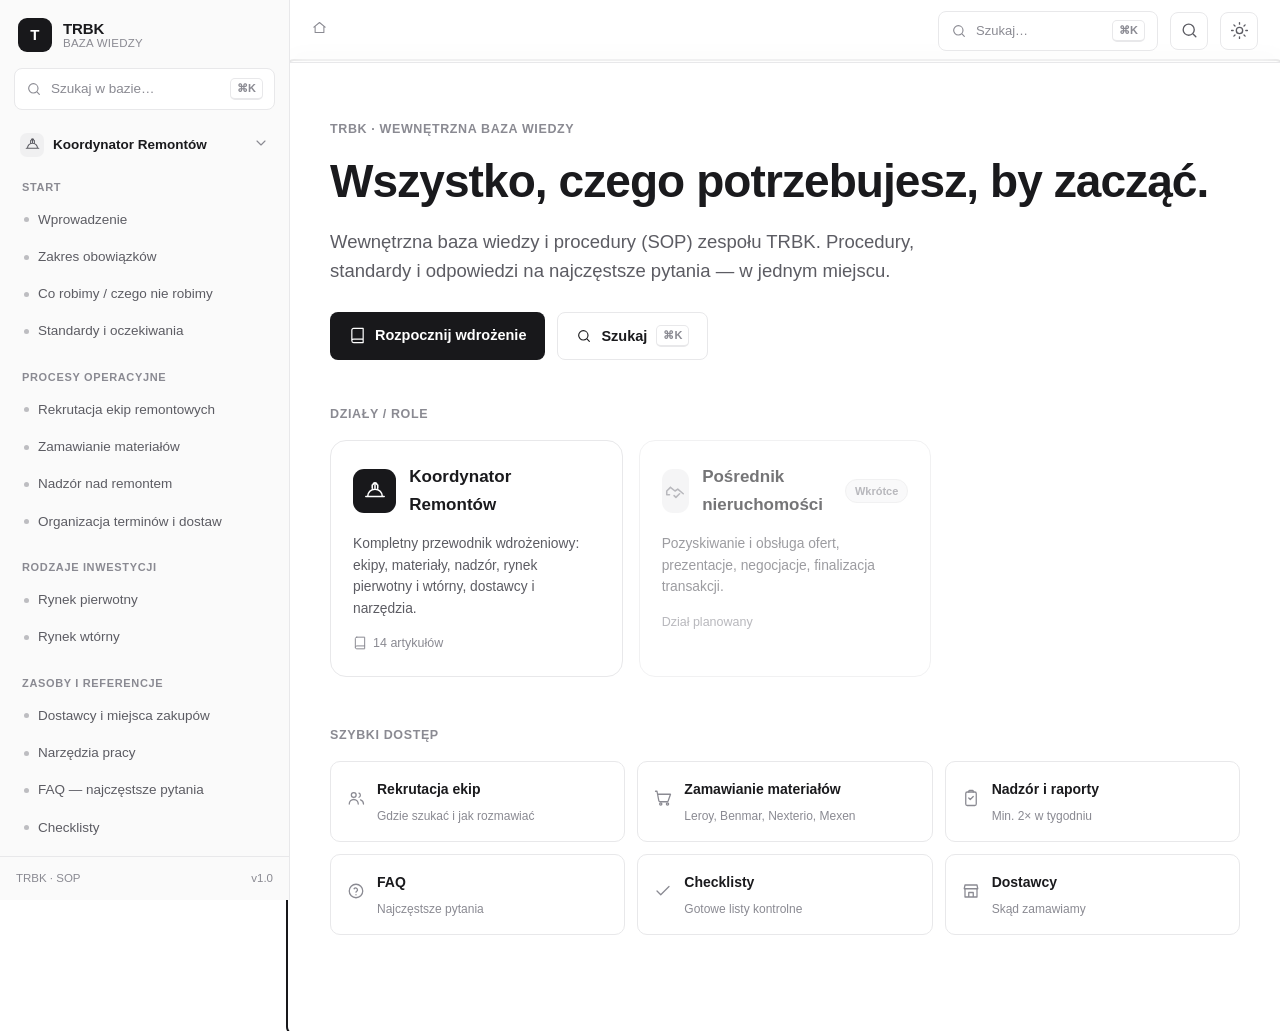
==== index.html @ 8b2c710a "TRBK — baza wiedzy (Koordynator Remontow) + konfiguracja GitHub Pages" ====
<!doctype html>
<html lang="pl" data-theme="light">
<head>
  <meta charset="utf-8" />
  <meta name="viewport" content="width=device-width, initial-scale=1, viewport-fit=cover" />
  <title>TRBK — Baza Wiedzy</title>
  <meta name="description" content="Wewnętrzna baza wiedzy i procedury (SOP) firmy TRBK. Kompletny przewodnik wdrożeniowy dla Koordynatora Remontów i kolejnych ról." />
  <meta name="color-scheme" content="light dark" />
  <meta name="theme-color" content="#ffffff" media="(prefers-color-scheme: light)" />
  <meta name="theme-color" content="#0f0f10" media="(prefers-color-scheme: dark)" />
  <meta name="robots" content="noindex, nofollow" />

  <!-- Open Graph -->
  <meta property="og:type" content="website" />
  <meta property="og:site_name" content="TRBK — Baza Wiedzy" />
  <meta property="og:title" content="TRBK — Baza Wiedzy" />
  <meta property="og:description" content="Wewnętrzny system wiedzy i procedur (SOP) dla zespołu TRBK." />

  <link rel="icon" href="data:image/svg+xml,%3Csvg xmlns='http://www.w3.org/2000/svg' viewBox='0 0 32 32'%3E%3Crect width='32' height='32' rx='7' fill='%2318181b'/%3E%3Ctext x='16' y='21' font-family='Arial,Helvetica,sans-serif' font-size='13' font-weight='700' fill='%23fff' text-anchor='middle'%3ET%3C/text%3E%3C/svg%3E" />
  <link rel="preload" href="assets/css/styles.css" as="style" />
  <link rel="stylesheet" href="assets/css/styles.css" />
</head>
<body>
  <a class="skip-link" href="#main">Przejdź do treści</a>

  <!-- Cała aplikacja jest budowana z danych (assets/js/content.js) przez assets/js/app.js,
       dzięki czemu dodanie nowej roli lub artykułu nie wymaga zmian w HTML. -->
  <div id="app" aria-busy="true"></div>

  <noscript>
    <div style="max-width:720px;margin:10vh auto;padding:0 24px;font-family:system-ui,sans-serif;line-height:1.6">
      <h1>TRBK — Baza Wiedzy</h1>
      <p>Ta baza wiedzy wymaga włączonej obsługi JavaScript. Włącz JavaScript w przeglądarce, aby korzystać z nawigacji i wyszukiwarki.</p>
    </div>
  </noscript>

  <script src="assets/js/content.js"></script>
  <script src="assets/js/app.js" defer></script>
</body>
</html>
---- assets/css/styles.css ----
/* ==========================================================================
   TRBK — Baza Wiedzy
   Design system: monochrom / grafit, premium, minimalistyczny
   Motyw jasny + ciemny. Brak zależności sieciowych (działa offline).
   ========================================================================== */

/* ----- Tokens ----------------------------------------------------------- */
:root {
  --font-sans: -apple-system, BlinkMacSystemFont, "Segoe UI", Roboto, "Helvetica Neue", Arial, "Noto Sans", sans-serif;
  --font-mono: ui-monospace, SFMono-Regular, "SF Mono", Menlo, Consolas, "Liberation Mono", monospace;

  --sidebar-w: 290px;
  --toc-w: 232px;
  --content-max: 768px;
  --radius: 10px;
  --radius-sm: 8px;
  --radius-lg: 16px;

  --ease: cubic-bezier(.4, 0, .2, 1);
  --shadow-sm: 0 1px 2px rgba(16,16,18,.06), 0 1px 3px rgba(16,16,18,.04);
  --shadow-md: 0 4px 14px rgba(16,16,18,.08), 0 2px 6px rgba(16,16,18,.05);
  --shadow-lg: 0 18px 50px rgba(16,16,18,.18), 0 6px 18px rgba(16,16,18,.10);
}

/* Light (default) */
:root,
[data-theme="light"] {
  --bg: #ffffff;
  --bg-elev: #ffffff;
  --sidebar-bg: #fafafa;
  --surface: #f6f6f7;
  --surface-2: #f0f0f1;
  --hover: #f2f2f3;

  --border: #e8e8ea;
  --border-strong: #d9d9dc;

  --text: #1a1a1d;
  --text-2: #5c5c63;
  --text-3: #8a8a92;

  --accent: #18181b;          /* grafit / ink */
  --accent-soft: #2a2a2e;
  --on-accent: #ffffff;
  --accent-ring: rgba(24,24,27,.18);
  --accent-tint: #f1f1f2;

  --code-bg: #f4f4f5;
  --kbd-bg: #ffffff;

  /* Semantyczne callouty — zdesaturowane, premium */
  --info-bg: #f4f5f7;   --info-bd: #d8dbe0; --info-fg: #3f4654; --info-ic: #6b7280;
  --tip-bg: #f0f6f2;    --tip-bd: #cfe6d6;  --tip-fg: #2f5d40;  --tip-ic: #2f8f5b;
  --warn-bg: #fbf6ec;   --warn-bd: #f0e0c0; --warn-fg: #7a5a16; --warn-ic: #c4901f;
  --danger-bg: #fcf2f1; --danger-bd: #f3d6d3;--danger-fg: #8c3a33;--danger-ic: #cf4a3e;
  --success-bg:#eef7f0; --success-bd:#c9e6d2;--success-fg:#266140;--success-ic:#2f9e63;
}

/* Dark (graphite) */
[data-theme="dark"] {
  --bg: #0f0f10;
  --bg-elev: #161618;
  --sidebar-bg: #131315;
  --surface: #1a1a1d;
  --surface-2: #202024;
  --hover: #1e1e22;

  --border: #262629;
  --border-strong: #34343a;

  --text: #ededee;
  --text-2: #a4a4ad;
  --text-3: #74747d;

  --accent: #fafafa;          /* w ciemnym akcent = jasny */
  --accent-soft: #e4e4e7;
  --on-accent: #18181b;
  --accent-ring: rgba(250,250,250,.22);
  --accent-tint: #202024;

  --code-bg: #1c1c20;
  --kbd-bg: #202024;

  --info-bg: #181b20;   --info-bd: #2c313b; --info-fg: #c2c7d0; --info-ic: #9aa3b2;
  --tip-bg: #14201a;    --tip-bd: #244a34;  --tip-fg: #a7d8b8;  --tip-ic: #56bd81;
  --warn-bg: #221c10;   --warn-bd: #4a3c1c; --warn-fg: #e2c184; --warn-ic: #d6a740;
  --danger-bg: #231513; --danger-bd: #4d2a26;--danger-fg: #f0b3ac;--danger-ic: #e0685b;
  --success-bg:#13201a; --success-bd:#244a35;--success-fg:#9fdcb4;--success-ic:#46b377;

  --shadow-sm: 0 1px 2px rgba(0,0,0,.4);
  --shadow-md: 0 6px 20px rgba(0,0,0,.5);
  --shadow-lg: 0 22px 60px rgba(0,0,0,.6);
}

/* ----- Reset ------------------------------------------------------------ */
*, *::before, *::after { box-sizing: border-box; }
html { -webkit-text-size-adjust: 100%; scroll-behavior: smooth; }
@media (prefers-reduced-motion: reduce) {
  html { scroll-behavior: auto; }
  *, *::before, *::after { animation-duration: .001ms !important; transition-duration: .001ms !important; }
}
body {
  margin: 0;
  font-family: var(--font-sans);
  background: var(--bg);
  color: var(--text);
  font-size: 15.5px;
  line-height: 1.65;
  -webkit-font-smoothing: antialiased;
  text-rendering: optimizeLegibility;
}
h1, h2, h3, h4 { line-height: 1.25; letter-spacing: -.01em; font-weight: 650; }
a { color: inherit; text-decoration: none; }
img { max-width: 100%; display: block; }
button { font-family: inherit; cursor: pointer; }
::selection { background: var(--accent); color: var(--on-accent); }

/* Focus visibility */
:focus-visible {
  outline: 2px solid var(--accent);
  outline-offset: 2px;
  border-radius: 4px;
}

/* Skip link */
.skip-link {
  position: fixed; left: 12px; top: -60px; z-index: 200;
  background: var(--accent); color: var(--on-accent);
  padding: 10px 16px; border-radius: var(--radius-sm);
  transition: top .18s var(--ease); font-weight: 600; font-size: 14px;
}
.skip-link:focus { top: 12px; }

/* Scrollbars */
* { scrollbar-width: thin; scrollbar-color: var(--border-strong) transparent; }
*::-webkit-scrollbar { width: 10px; height: 10px; }
*::-webkit-scrollbar-thumb { background: var(--border-strong); border-radius: 99px; border: 3px solid transparent; background-clip: content-box; }
*::-webkit-scrollbar-thumb:hover { background: var(--text-3); background-clip: content-box; }

/* ==========================================================================
   Layout
   ========================================================================== */
.layout {
  display: grid;
  grid-template-columns: var(--sidebar-w) minmax(0, 1fr);
  min-height: 100vh;
}

/* ----- Sidebar ---------------------------------------------------------- */
.sidebar {
  grid-column: 1;
  background: var(--sidebar-bg);
  border-right: 1px solid var(--border);
  display: flex; flex-direction: column;
  position: sticky; top: 0; height: 100vh;
  z-index: 60;
}
.sidebar__brand {
  display: flex; align-items: center; gap: 11px;
  padding: 18px 18px 14px;
  flex-shrink: 0;
}
.brand-mark {
  width: 34px; height: 34px; border-radius: 9px;
  background: var(--accent); color: var(--on-accent);
  display: grid; place-items: center;
  font-weight: 750; font-size: 15px; letter-spacing: .02em;
  flex-shrink: 0;
}
.brand-text { display: flex; flex-direction: column; line-height: 1.15; min-width: 0; }
.brand-text strong { font-size: 15px; letter-spacing: -.01em; }
.brand-text span { font-size: 11.5px; color: var(--text-3); font-weight: 500; letter-spacing: .02em; text-transform: uppercase; }

.sidebar__search {
  margin: 2px 14px 10px;
  display: flex; align-items: center; gap: 9px;
  padding: 9px 11px;
  background: var(--bg-elev);
  border: 1px solid var(--border);
  border-radius: var(--radius-sm);
  color: var(--text-3); font-size: 13.5px;
  transition: border-color .15s var(--ease), box-shadow .15s var(--ease);
  width: calc(100% - 28px);
  text-align: left;
}
.sidebar__search:hover { border-color: var(--border-strong); }
.sidebar__search .kbd { margin-left: auto; }
.sidebar__search svg { flex-shrink: 0; }

.sidebar__nav {
  overflow-y: auto;
  padding: 4px 10px 28px;
  flex: 1;
  overscroll-behavior: contain;
}

/* Role block */
.nav-role { margin-bottom: 6px; }
.nav-role__head {
  display: flex; align-items: center; gap: 9px;
  width: 100%;
  padding: 9px 10px;
  border: none; background: transparent;
  color: var(--text); font-weight: 600; font-size: 13.5px;
  border-radius: var(--radius-sm);
  text-align: left;
}
.nav-role__head:hover { background: var(--hover); }
.nav-role__head .role-ic {
  width: 24px; height: 24px; border-radius: 7px;
  background: var(--surface-2); color: var(--text-2);
  display: grid; place-items: center; flex-shrink: 0;
}
.nav-role__head .chev { margin-left: auto; color: var(--text-3); transition: transform .2s var(--ease); }
.nav-role[data-open="false"] .chev { transform: rotate(-90deg); }
.nav-role__head[disabled] { color: var(--text-3); cursor: default; }
.nav-role__head[disabled]:hover { background: transparent; }
.nav-role__badge {
  margin-left: auto; font-size: 10.5px; font-weight: 600;
  color: var(--text-3); background: var(--surface-2);
  padding: 2px 7px; border-radius: 99px; letter-spacing: .02em;
}

.nav-role__body { overflow: hidden; }
.nav-role[data-open="false"] .nav-role__body { display: none; }

.nav-group { margin: 2px 0 8px; }
.nav-group__label {
  font-size: 11px; font-weight: 700; letter-spacing: .06em;
  text-transform: uppercase; color: var(--text-3);
  padding: 10px 10px 5px 12px;
}
.nav-link {
  display: flex; align-items: center; gap: 9px;
  padding: 7px 10px 7px 12px;
  margin: 1px 0;
  border-radius: var(--radius-sm);
  color: var(--text-2); font-size: 13.5px;
  border-left: 2px solid transparent;
  position: relative;
}
.nav-link:hover { background: var(--hover); color: var(--text); }
.nav-link .dot { width: 5px; height: 5px; border-radius: 99px; background: var(--text-3); flex-shrink: 0; opacity: .55; }
.nav-link[aria-current="page"] {
  background: var(--accent-tint);
  color: var(--text);
  font-weight: 600;
  border-left-color: var(--accent);
}
.nav-link[aria-current="page"] .dot { background: var(--accent); opacity: 1; }

.sidebar__foot {
  flex-shrink: 0; padding: 12px 16px;
  border-top: 1px solid var(--border);
  font-size: 11.5px; color: var(--text-3);
  display: flex; align-items: center; justify-content: space-between; gap: 8px;
}

/* ----- Main ------------------------------------------------------------- */
.main { grid-column: 2; display: flex; flex-direction: column; min-width: 0; }

.topbar {
  position: sticky; top: 0; z-index: 40;
  display: flex; align-items: center; gap: 12px;
  padding: 11px 22px;
  background: color-mix(in srgb, var(--bg) 86%, transparent);
  backdrop-filter: saturate(180%) blur(10px);
  -webkit-backdrop-filter: saturate(180%) blur(10px);
  border-bottom: 1px solid var(--border);
}
.topbar__crumbs { display: flex; align-items: center; gap: 7px; font-size: 13px; color: var(--text-3); min-width: 0; }
.topbar__crumbs a:hover { color: var(--text); }
.topbar__crumbs .sep { opacity: .6; }
.topbar__crumbs .cur { color: var(--text-2); font-weight: 500; white-space: nowrap; overflow: hidden; text-overflow: ellipsis; }
.topbar__spacer { flex: 1; }

.icon-btn {
  width: 38px; height: 38px; border-radius: var(--radius-sm);
  border: 1px solid var(--border); background: var(--bg-elev);
  color: var(--text-2); display: grid; place-items: center;
  transition: background .14s var(--ease), color .14s var(--ease), border-color .14s var(--ease);
  flex-shrink: 0;
}
.icon-btn:hover { background: var(--hover); color: var(--text); border-color: var(--border-strong); }

.topbar__search {
  display: none; align-items: center; gap: 9px;
  padding: 8px 12px; min-width: 220px;
  border: 1px solid var(--border); border-radius: var(--radius-sm);
  background: var(--bg-elev); color: var(--text-3); font-size: 13px;
}
.topbar__search:hover { border-color: var(--border-strong); }
.topbar__search .kbd { margin-left: auto; }

.hamburger { display: none; }

/* ----- Article ---------------------------------------------------------- */
.content-wrap {
  display: grid;
  grid-template-columns: minmax(0, 1fr) var(--toc-w);
  gap: 48px;
  max-width: 1180px;
  width: 100%;
  margin: 0 auto;
  padding: 40px 40px 96px;
}
.content-wrap.no-toc { grid-template-columns: minmax(0, 1fr); max-width: calc(var(--content-max) + 80px); }

.article { max-width: var(--content-max); min-width: 0; }
.article__eyebrow { font-size: 12.5px; font-weight: 650; color: var(--text-3); letter-spacing: .04em; text-transform: uppercase; margin-bottom: 12px; }
.article__title { font-size: clamp(28px, 4vw, 38px); margin: 0 0 14px; font-weight: 720; }
.article__lead { font-size: 18px; color: var(--text-2); line-height: 1.6; margin: 0 0 22px; }
.article__meta {
  display: flex; flex-wrap: wrap; align-items: center; gap: 8px 14px;
  padding: 13px 0 0; margin-bottom: 30px;
  border-top: 1px solid var(--border);
  font-size: 12.5px; color: var(--text-3);
}
.article__meta .m { display: inline-flex; align-items: center; gap: 6px; }
.tag-row { display: flex; flex-wrap: wrap; gap: 6px; }
.tag {
  font-size: 11.5px; font-weight: 550; color: var(--text-2);
  background: var(--surface); border: 1px solid var(--border);
  padding: 3px 9px; border-radius: 99px;
}
.meta-print { margin-left: auto; }
.meta-print button {
  display: inline-flex; align-items: center; gap: 6px;
  border: 1px solid var(--border); background: var(--bg-elev);
  color: var(--text-2); padding: 5px 11px; border-radius: 99px; font-size: 12.5px;
}
.meta-print button:hover { background: var(--hover); color: var(--text); }

/* Block typography */
.article :where(h2) { font-size: 22px; margin: 38px 0 14px; padding-top: 6px; scroll-margin-top: 84px; }
.article :where(h3) { font-size: 17px; margin: 26px 0 10px; scroll-margin-top: 84px; color: var(--text); }
.article p { margin: 0 0 15px; }
.article a.inline { color: var(--text); text-decoration: underline; text-decoration-color: var(--border-strong); text-underline-offset: 3px; text-decoration-thickness: 1.5px; transition: text-decoration-color .15s; }
.article a.inline:hover { text-decoration-color: var(--accent); }
.article strong { font-weight: 650; }
.article ul, .article ol { margin: 0 0 16px; padding-left: 22px; }
.article li { margin: 5px 0; }
.article li::marker { color: var(--text-3); }
.heading-anchor { color: var(--text-3); opacity: 0; margin-left: 8px; font-weight: 400; transition: opacity .14s; text-decoration: none; }
.article h2:hover .heading-anchor, .article h3:hover .heading-anchor { opacity: 1; }

code:not(pre code) {
  font-family: var(--font-mono); font-size: .87em;
  background: var(--code-bg); padding: .12em .42em; border-radius: 5px;
  border: 1px solid var(--border);
}

/* Lead block */
.block-lead { font-size: 17.5px; color: var(--text-2); line-height: 1.62; margin: 0 0 22px; }

/* Key-value */
.kv { border: 1px solid var(--border); border-radius: var(--radius); overflow: hidden; margin: 0 0 22px; }
.kv__row { display: grid; grid-template-columns: 190px 1fr; gap: 0; border-top: 1px solid var(--border); }
.kv__row:first-child { border-top: none; }
.kv__k { padding: 11px 16px; background: var(--surface); font-size: 13px; font-weight: 600; color: var(--text-2); }
.kv__v { padding: 11px 16px; font-size: 14px; }

/* Checklist */
.checklist { margin: 0 0 22px; border: 1px solid var(--border); border-radius: var(--radius); overflow: hidden; }
.checklist__title { padding: 12px 16px; font-weight: 600; font-size: 13.5px; background: var(--surface); border-bottom: 1px solid var(--border); display: flex; align-items: center; justify-content: space-between; gap: 12px; }
.checklist__progress { font-size: 12px; color: var(--text-3); font-weight: 600; }
.check-item { display: flex; align-items: flex-start; gap: 11px; padding: 10px 16px; border-top: 1px solid var(--border); cursor: pointer; transition: background .12s; }
.check-item:first-child { border-top: none; }
.check-item:hover { background: var(--hover); }
.check-item input { position: absolute; opacity: 0; width: 0; height: 0; }
.check-box {
  width: 19px; height: 19px; border-radius: 6px; flex-shrink: 0; margin-top: 1px;
  border: 1.5px solid var(--border-strong); background: var(--bg-elev);
  display: grid; place-items: center; transition: all .14s var(--ease); color: transparent;
}
.check-item input:checked + .check-box { background: var(--accent); border-color: var(--accent); color: var(--on-accent); }
.check-item input:focus-visible + .check-box { outline: 2px solid var(--accent); outline-offset: 2px; }
.check-item__text { font-size: 14px; transition: color .14s, text-decoration-color .14s; }
.check-item input:checked ~ .check-item__text { color: var(--text-3); text-decoration: line-through; text-decoration-color: var(--text-3); }

/* Steps */
.steps { margin: 0 0 24px; position: relative; }
.step { display: grid; grid-template-columns: 34px 1fr; gap: 16px; padding-bottom: 22px; position: relative; }
.step:last-child { padding-bottom: 0; }
.step::before { content: ""; position: absolute; left: 16px; top: 34px; bottom: 0; width: 2px; background: var(--border); }
.step:last-child::before { display: none; }
.step__num {
  width: 34px; height: 34px; border-radius: 50%; z-index: 1;
  background: var(--accent); color: var(--on-accent);
  display: grid; place-items: center; font-weight: 650; font-size: 14px;
}
.step__body { padding-top: 4px; }
.step__title { font-weight: 650; font-size: 15.5px; margin: 0 0 4px; }
.step__body p:last-child { margin-bottom: 0; }

/* Callout / note */
.note {
  display: grid; grid-template-columns: 22px 1fr; gap: 13px;
  padding: 14px 16px; margin: 0 0 22px;
  border: 1px solid var(--info-bd); background: var(--info-bg);
  border-radius: var(--radius); color: var(--info-fg);
}
.note__ic { color: var(--info-ic); margin-top: 1px; }
.note__title { font-weight: 650; font-size: 14px; margin-bottom: 3px; color: inherit; }
.note__body { font-size: 14px; line-height: 1.58; }
.note__body :last-child { margin-bottom: 0; }
.note__body a { color: inherit; text-decoration: underline; text-underline-offset: 2px; }
.note--tip { border-color: var(--tip-bd); background: var(--tip-bg); color: var(--tip-fg); } .note--tip .note__ic { color: var(--tip-ic); }
.note--warn { border-color: var(--warn-bd); background: var(--warn-bg); color: var(--warn-fg); } .note--warn .note__ic { color: var(--warn-ic); }
.note--danger { border-color: var(--danger-bd); background: var(--danger-bg); color: var(--danger-fg); } .note--danger .note__ic { color: var(--danger-ic); }
.note--success { border-color: var(--success-bd); background: var(--success-bg); color: var(--success-fg); } .note--success .note__ic { color: var(--success-ic); }

/* Table */
.table-wrap { margin: 0 0 24px; border: 1px solid var(--border); border-radius: var(--radius); overflow-x: auto; }
table.tbl { border-collapse: collapse; width: 100%; font-size: 13.8px; }
table.tbl caption { text-align: left; font-size: 12.5px; color: var(--text-3); padding: 10px 14px 0; caption-side: bottom; }
table.tbl th, table.tbl td { padding: 11px 15px; text-align: left; border-bottom: 1px solid var(--border); vertical-align: top; }
table.tbl thead th { background: var(--surface); font-weight: 650; font-size: 12.5px; letter-spacing: .02em; color: var(--text-2); white-space: nowrap; }
table.tbl tbody tr:last-child td { border-bottom: none; }
table.tbl tbody tr:hover { background: var(--hover); }

/* Accordion */
.accordion { margin: 0 0 22px; border: 1px solid var(--border); border-radius: var(--radius); overflow: hidden; }
.acc-item { border-top: 1px solid var(--border); }
.acc-item:first-child { border-top: none; }
.acc-head {
  width: 100%; text-align: left; border: none; background: var(--bg-elev);
  padding: 14px 16px; display: flex; align-items: center; gap: 12px;
  font-weight: 600; font-size: 14.5px; color: var(--text);
}
.acc-head:hover { background: var(--hover); }
.acc-head .acc-ic { margin-left: auto; color: var(--text-3); transition: transform .2s var(--ease); flex-shrink: 0; }
.acc-item[data-open="true"] .acc-ic { transform: rotate(180deg); }
.acc-panel { padding: 0 16px; max-height: 0; overflow: hidden; transition: max-height .26s var(--ease), padding .26s var(--ease); }
.acc-item[data-open="true"] .acc-panel { padding: 2px 16px 16px; max-height: 1400px; }
.acc-panel p:last-child { margin-bottom: 0; }

/* Tabs */
.tabs { margin: 0 0 24px; }
.tabs__list { display: flex; gap: 4px; border-bottom: 1px solid var(--border); overflow-x: auto; scrollbar-width: none; }
.tabs__list::-webkit-scrollbar { display: none; }
.tab-btn {
  border: none; background: transparent; padding: 10px 14px;
  font-size: 13.5px; font-weight: 550; color: var(--text-3);
  border-bottom: 2px solid transparent; margin-bottom: -1px; white-space: nowrap;
}
.tab-btn:hover { color: var(--text); }
.tab-btn[aria-selected="true"] { color: var(--text); border-bottom-color: var(--accent); font-weight: 650; }
.tab-panel { padding-top: 20px; }
.tab-panel[hidden] { display: none; }

/* Cards */
.cards { display: grid; grid-template-columns: repeat(auto-fill, minmax(220px, 1fr)); gap: 14px; margin: 0 0 24px; }
.card {
  border: 1px solid var(--border); border-radius: var(--radius);
  padding: 16px; background: var(--bg-elev);
  transition: border-color .15s, box-shadow .15s, transform .15s;
}
.card:hover { border-color: var(--border-strong); box-shadow: var(--shadow-sm); }
.card__top { display: flex; align-items: center; gap: 10px; margin-bottom: 9px; }
.card__ic { width: 32px; height: 32px; border-radius: 8px; background: var(--surface-2); color: var(--text-2); display: grid; place-items: center; flex-shrink: 0; }
.card__title { font-weight: 650; font-size: 14.5px; }
.card__tag { margin-left: auto; font-size: 10.5px; font-weight: 600; color: var(--text-3); background: var(--surface); padding: 2px 8px; border-radius: 99px; border: 1px solid var(--border); }
.card__body { font-size: 13.3px; color: var(--text-2); line-height: 1.55; }
.card__body a { color: var(--text); text-decoration: underline; text-underline-offset: 2px; }

/* Media placeholders / image / video */
.media { margin: 0 0 24px; }
.media__frame {
  border: 1px solid var(--border); border-radius: var(--radius); overflow: hidden; background: var(--surface);
}
.media__frame img { width: 100%; height: auto; display: block; }
.media__ph {
  border: 1.5px dashed var(--border-strong); border-radius: var(--radius);
  background: var(--surface); color: var(--text-3);
  display: grid; place-items: center; text-align: center;
  padding: 38px 20px; gap: 8px; min-height: 150px;
}
.media__ph .ph-ic { color: var(--text-3); }
.media__ph strong { color: var(--text-2); font-size: 14px; font-weight: 600; }
.media__ph span { font-size: 12.5px; max-width: 380px; }
.media__cap { font-size: 12.5px; color: var(--text-3); margin-top: 8px; text-align: center; }
.video-embed { position: relative; padding-bottom: 56.25%; height: 0; }
.video-embed iframe { position: absolute; inset: 0; width: 100%; height: 100%; border: 0; }

/* Files */
.files { display: flex; flex-direction: column; gap: 8px; margin: 0 0 24px; }
.file-item {
  display: flex; align-items: center; gap: 13px;
  padding: 12px 14px; border: 1px solid var(--border); border-radius: var(--radius);
  background: var(--bg-elev); transition: border-color .15s, background .15s;
}
.file-item:hover { border-color: var(--border-strong); background: var(--hover); }
.file-item__ic { width: 38px; height: 38px; border-radius: 8px; display: grid; place-items: center; background: var(--surface-2); color: var(--text-2); flex-shrink: 0; font-size: 10px; font-weight: 700; letter-spacing: .03em; }
.file-item__meta { min-width: 0; flex: 1; }
.file-item__name { font-weight: 600; font-size: 14px; }
.file-item__note { font-size: 12.5px; color: var(--text-3); }
.file-item__dl { color: var(--text-3); flex-shrink: 0; }
.file-item:hover .file-item__dl { color: var(--text); }

/* Links list */
.linklist { display: flex; flex-direction: column; gap: 6px; margin: 0 0 24px; }
.linklist a {
  display: flex; align-items: center; gap: 10px; padding: 10px 13px;
  border: 1px solid var(--border); border-radius: var(--radius-sm); background: var(--bg-elev);
  font-size: 14px; transition: border-color .15s, background .15s;
}
.linklist a:hover { border-color: var(--border-strong); background: var(--hover); }
.linklist a .ll-note { color: var(--text-3); font-size: 12.5px; margin-left: auto; }
.linklist a .ll-ext { color: var(--text-3); }

/* Quote */
.quote { margin: 0 0 24px; padding: 4px 0 4px 20px; border-left: 3px solid var(--border-strong); color: var(--text-2); font-style: italic; }
.quote cite { display: block; margin-top: 8px; font-size: 12.5px; color: var(--text-3); font-style: normal; }

/* Divider */
.divider { border: none; border-top: 1px solid var(--border); margin: 32px 0; }

/* Prev / next */
.prevnext { display: grid; grid-template-columns: 1fr 1fr; gap: 14px; margin-top: 48px; padding-top: 28px; border-top: 1px solid var(--border); }
.prevnext a {
  display: flex; flex-direction: column; gap: 4px; padding: 15px 18px;
  border: 1px solid var(--border); border-radius: var(--radius); background: var(--bg-elev);
  transition: border-color .15s, background .15s;
}
.prevnext a:hover { border-color: var(--border-strong); background: var(--hover); }
.prevnext .pn-dir { font-size: 12px; color: var(--text-3); display: flex; align-items: center; gap: 6px; }
.prevnext .pn-title { font-weight: 600; font-size: 14.5px; }
.prevnext a.next { text-align: right; } .prevnext a.next .pn-dir { justify-content: flex-end; }
.prevnext .empty { visibility: hidden; }

/* ----- Table of contents ------------------------------------------------ */
.toc { position: sticky; top: 84px; align-self: start; max-height: calc(100vh - 110px); overflow-y: auto; }
.toc__label { font-size: 11px; font-weight: 700; letter-spacing: .06em; text-transform: uppercase; color: var(--text-3); margin-bottom: 12px; padding-left: 13px; }
.toc__list { list-style: none; margin: 0; padding: 0; border-left: 1px solid var(--border); }
.toc__list a {
  display: block; padding: 5px 0 5px 13px; margin-left: -1px;
  border-left: 2px solid transparent;
  font-size: 13px; color: var(--text-3); line-height: 1.4;
  transition: color .14s, border-color .14s;
}
.toc__list a:hover { color: var(--text); }
.toc__list a.active { color: var(--text); border-left-color: var(--accent); font-weight: 600; }
.toc__list a.lvl-3 { padding-left: 25px; font-size: 12.5px; }

/* ==========================================================================
   Home / dashboard
   ========================================================================== */
.home { max-width: 1080px; margin: 0 auto; padding: 56px 40px 96px; }
.home__hero { margin-bottom: 44px; }
.home__kicker { font-size: 12.5px; font-weight: 650; color: var(--text-3); letter-spacing: .05em; text-transform: uppercase; margin-bottom: 14px; }
.home__title { font-size: clamp(30px, 5vw, 46px); font-weight: 740; margin: 0 0 16px; letter-spacing: -.02em; }
.home__sub { font-size: 18.5px; color: var(--text-2); max-width: 620px; line-height: 1.6; margin: 0 0 26px; }
.home__cta { display: flex; flex-wrap: wrap; gap: 12px; }
.btn {
  display: inline-flex; align-items: center; gap: 9px;
  padding: 11px 18px; border-radius: var(--radius-sm); font-size: 14.5px; font-weight: 600;
  border: 1px solid transparent; transition: all .15s var(--ease);
}
.btn--primary { background: var(--accent); color: var(--on-accent); }
.btn--primary:hover { background: var(--accent-soft); }
.btn--ghost { background: var(--bg-elev); color: var(--text); border-color: var(--border); }
.btn--ghost:hover { background: var(--hover); border-color: var(--border-strong); }

.home__section-label { font-size: 12.5px; font-weight: 700; letter-spacing: .05em; text-transform: uppercase; color: var(--text-3); margin: 0 0 16px; }
.role-cards { display: grid; grid-template-columns: repeat(auto-fill, minmax(280px, 1fr)); gap: 16px; margin-bottom: 48px; }
.role-card {
  display: block; border: 1px solid var(--border); border-radius: var(--radius-lg);
  padding: 22px; background: var(--bg-elev);
  transition: border-color .16s, box-shadow .16s, transform .16s;
}
.role-card:not(.is-soon):hover { border-color: var(--border-strong); box-shadow: var(--shadow-md); transform: translateY(-2px); }
.role-card.is-soon { opacity: .6; }
.role-card__top { display: flex; align-items: center; gap: 13px; margin-bottom: 14px; }
.role-card__ic { width: 44px; height: 44px; border-radius: 11px; background: var(--accent); color: var(--on-accent); display: grid; place-items: center; }
.role-card.is-soon .role-card__ic { background: var(--surface-2); color: var(--text-3); }
.role-card__name { font-weight: 680; font-size: 17px; }
.role-card__soon { font-size: 11px; font-weight: 600; color: var(--text-3); background: var(--surface); border: 1px solid var(--border); padding: 2px 9px; border-radius: 99px; margin-left: auto; }
.role-card__desc { font-size: 13.8px; color: var(--text-2); line-height: 1.55; margin-bottom: 14px; }
.role-card__foot { font-size: 12.5px; color: var(--text-3); display: flex; align-items: center; gap: 7px; }
.role-card__count { display: inline-flex; align-items: center; gap: 6px; }

.quick-grid { display: grid; grid-template-columns: repeat(auto-fill, minmax(240px, 1fr)); gap: 12px; }
.quick-link {
  display: flex; align-items: center; gap: 12px; padding: 14px 16px;
  border: 1px solid var(--border); border-radius: var(--radius); background: var(--bg-elev);
  transition: border-color .15s, background .15s;
}
.quick-link:hover { border-color: var(--border-strong); background: var(--hover); }
.quick-link__ic { color: var(--text-3); flex-shrink: 0; }
.quick-link__t { font-weight: 600; font-size: 14px; }
.quick-link__s { font-size: 12px; color: var(--text-3); }

/* ==========================================================================
   Search modal
   ========================================================================== */
.kbd {
  font-family: var(--font-sans); font-size: 11px; font-weight: 600;
  color: var(--text-3); background: var(--kbd-bg);
  border: 1px solid var(--border); border-bottom-width: 2px;
  padding: 1px 6px; border-radius: 5px; line-height: 1.5;
}
.search-overlay {
  position: fixed; inset: 0; z-index: 100;
  background: rgba(16,16,18,.45);
  backdrop-filter: blur(3px); -webkit-backdrop-filter: blur(3px);
  display: flex; align-items: flex-start; justify-content: center;
  padding: 12vh 20px 20px;
  opacity: 0; visibility: hidden; transition: opacity .16s var(--ease), visibility .16s;
}
[data-theme="dark"] .search-overlay { background: rgba(0,0,0,.6); }
.search-overlay.open { opacity: 1; visibility: visible; }
.search-modal {
  width: 100%; max-width: 620px; background: var(--bg-elev);
  border: 1px solid var(--border); border-radius: var(--radius-lg);
  box-shadow: var(--shadow-lg); overflow: hidden;
  transform: translateY(-8px) scale(.99); transition: transform .18s var(--ease);
  display: flex; flex-direction: column; max-height: 70vh;
}
.search-overlay.open .search-modal { transform: none; }
.search-input-wrap { display: flex; align-items: center; gap: 12px; padding: 16px 18px; border-bottom: 1px solid var(--border); }
.search-input-wrap svg { color: var(--text-3); flex-shrink: 0; }
.search-input { flex: 1; border: none; background: transparent; color: var(--text); font-size: 16px; outline: none; font-family: inherit; }
.search-input::placeholder { color: var(--text-3); }
.search-esc { flex-shrink: 0; }
.search-results { overflow-y: auto; padding: 8px; }
.search-empty { padding: 40px 20px; text-align: center; color: var(--text-3); font-size: 14px; }
.search-group__label { font-size: 11px; font-weight: 700; letter-spacing: .05em; text-transform: uppercase; color: var(--text-3); padding: 12px 12px 6px; }
.search-hit {
  display: block; padding: 11px 12px; border-radius: var(--radius-sm); cursor: pointer;
  border: 1px solid transparent;
}
.search-hit:hover, .search-hit.active { background: var(--hover); }
.search-hit.active { border-color: var(--border); }
.search-hit__top { display: flex; align-items: center; gap: 8px; }
.search-hit__title { font-weight: 600; font-size: 14px; color: var(--text); }
.search-hit__badge { font-size: 10.5px; font-weight: 600; color: var(--text-3); background: var(--surface); border: 1px solid var(--border); padding: 1px 7px; border-radius: 99px; margin-left: auto; flex-shrink: 0; }
.search-hit__snippet { font-size: 12.5px; color: var(--text-3); margin-top: 3px; line-height: 1.5; display: -webkit-box; -webkit-line-clamp: 2; -webkit-box-orient: vertical; overflow: hidden; }
.search-hit mark { background: color-mix(in srgb, var(--accent) 20%, transparent); color: var(--text); padding: 0 1px; border-radius: 3px; font-weight: 600; }
.search-foot { display: flex; align-items: center; gap: 16px; padding: 9px 16px; border-top: 1px solid var(--border); font-size: 11.5px; color: var(--text-3); }
.search-foot .sf { display: inline-flex; align-items: center; gap: 5px; }

/* ==========================================================================
   Mobile / responsive
   ========================================================================== */
.scrim {
  position: fixed; inset: 0; z-index: 55; background: rgba(16,16,18,.4);
  opacity: 0; visibility: hidden; transition: opacity .2s var(--ease), visibility .2s;
}
.scrim.show { opacity: 1; visibility: visible; }

@media (min-width: 1280px) {
  .topbar__search { display: flex; }
}

@media (max-width: 1100px) {
  .content-wrap { grid-template-columns: minmax(0, 1fr); }
  .toc { display: none; }
}

@media (max-width: 920px) {
  :root { --sidebar-w: 280px; }
  .sidebar {
    position: fixed; left: 0; top: 0; bottom: 0;
    width: var(--sidebar-w); height: 100vh;
    transform: translateX(-102%); transition: transform .26s var(--ease);
    box-shadow: var(--shadow-lg);
  }
  .sidebar.open { transform: none; }
  .layout { grid-template-columns: minmax(0, 1fr); }
  .main { grid-column: 1; }
  .hamburger { display: grid; }
  .content-wrap { padding: 28px 22px 80px; }
  .home { padding: 40px 22px 80px; }
}

@media (max-width: 560px) {
  body { font-size: 15px; }
  .topbar { padding: 9px 14px; }
  .topbar__crumbs { font-size: 12px; }
  .content-wrap { padding: 22px 16px 64px; }
  .home { padding: 30px 16px 64px; }
  .article__title { font-size: 26px; }
  .article__lead { font-size: 16.5px; }
  .kv__row { grid-template-columns: 1fr; }
  .kv__k { border-bottom: 1px solid var(--border); }
  .prevnext { grid-template-columns: 1fr; }
  .step { grid-template-columns: 30px 1fr; gap: 13px; }
  .search-overlay { padding: 8vh 12px 12px; }
  .role-cards { grid-template-columns: 1fr; }
}

/* ==========================================================================
   Print
   ========================================================================== */
@media print {
  .sidebar, .topbar, .toc, .prevnext, .scrim, .search-overlay, .meta-print { display: none !important; }
  .layout { grid-template-columns: 1fr; }
  .content-wrap { grid-template-columns: 1fr; max-width: 100%; padding: 0; }
  .main { grid-column: 1; }
  body { font-size: 11pt; }
  .acc-panel { max-height: none !important; padding: 2px 0 14px !important; }
  .acc-item { page-break-inside: avoid; }
  .tab-panel[hidden] { display: block !important; }
  .note, .card, .step, table.tbl { page-break-inside: avoid; }
  a.inline { text-decoration: underline; }
}

/* Loading state */
#app[aria-busy="true"]::after {
  content: ""; position: fixed; inset: 0; background: var(--bg);
  display: grid; place-items: center;
}
---- assets/css/styles.css ----
/* ==========================================================================
   TRBK — Baza Wiedzy
   Design system: monochrom / grafit, premium, minimalistyczny
   Motyw jasny + ciemny. Brak zależności sieciowych (działa offline).
   ========================================================================== */

/* ----- Tokens ----------------------------------------------------------- */
:root {
  --font-sans: -apple-system, BlinkMacSystemFont, "Segoe UI", Roboto, "Helvetica Neue", Arial, "Noto Sans", sans-serif;
  --font-mono: ui-monospace, SFMono-Regular, "SF Mono", Menlo, Consolas, "Liberation Mono", monospace;

  --sidebar-w: 290px;
  --toc-w: 232px;
  --content-max: 768px;
  --radius: 10px;
  --radius-sm: 8px;
  --radius-lg: 16px;

  --ease: cubic-bezier(.4, 0, .2, 1);
  --shadow-sm: 0 1px 2px rgba(16,16,18,.06), 0 1px 3px rgba(16,16,18,.04);
  --shadow-md: 0 4px 14px rgba(16,16,18,.08), 0 2px 6px rgba(16,16,18,.05);
  --shadow-lg: 0 18px 50px rgba(16,16,18,.18), 0 6px 18px rgba(16,16,18,.10);
}

/* Light (default) */
:root,
[data-theme="light"] {
  --bg: #ffffff;
  --bg-elev: #ffffff;
  --sidebar-bg: #fafafa;
  --surface: #f6f6f7;
  --surface-2: #f0f0f1;
  --hover: #f2f2f3;

  --border: #e8e8ea;
  --border-strong: #d9d9dc;

  --text: #1a1a1d;
  --text-2: #5c5c63;
  --text-3: #8a8a92;

  --accent: #18181b;          /* grafit / ink */
  --accent-soft: #2a2a2e;
  --on-accent: #ffffff;
  --accent-ring: rgba(24,24,27,.18);
  --accent-tint: #f1f1f2;

  --code-bg: #f4f4f5;
  --kbd-bg: #ffffff;

  /* Semantyczne callouty — zdesaturowane, premium */
  --info-bg: #f4f5f7;   --info-bd: #d8dbe0; --info-fg: #3f4654; --info-ic: #6b7280;
  --tip-bg: #f0f6f2;    --tip-bd: #cfe6d6;  --tip-fg: #2f5d40;  --tip-ic: #2f8f5b;
  --warn-bg: #fbf6ec;   --warn-bd: #f0e0c0; --warn-fg: #7a5a16; --warn-ic: #c4901f;
  --danger-bg: #fcf2f1; --danger-bd: #f3d6d3;--danger-fg: #8c3a33;--danger-ic: #cf4a3e;
  --success-bg:#eef7f0; --success-bd:#c9e6d2;--success-fg:#266140;--success-ic:#2f9e63;
}

/* Dark (graphite) */
[data-theme="dark"] {
  --bg: #0f0f10;
  --bg-elev: #161618;
  --sidebar-bg: #131315;
  --surface: #1a1a1d;
  --surface-2: #202024;
  --hover: #1e1e22;

  --border: #262629;
  --border-strong: #34343a;

  --text: #ededee;
  --text-2: #a4a4ad;
  --text-3: #74747d;

  --accent: #fafafa;          /* w ciemnym akcent = jasny */
  --accent-soft: #e4e4e7;
  --on-accent: #18181b;
  --accent-ring: rgba(250,250,250,.22);
  --accent-tint: #202024;

  --code-bg: #1c1c20;
  --kbd-bg: #202024;

  --info-bg: #181b20;   --info-bd: #2c313b; --info-fg: #c2c7d0; --info-ic: #9aa3b2;
  --tip-bg: #14201a;    --tip-bd: #244a34;  --tip-fg: #a7d8b8;  --tip-ic: #56bd81;
  --warn-bg: #221c10;   --warn-bd: #4a3c1c; --warn-fg: #e2c184; --warn-ic: #d6a740;
  --danger-bg: #231513; --danger-bd: #4d2a26;--danger-fg: #f0b3ac;--danger-ic: #e0685b;
  --success-bg:#13201a; --success-bd:#244a35;--success-fg:#9fdcb4;--success-ic:#46b377;

  --shadow-sm: 0 1px 2px rgba(0,0,0,.4);
  --shadow-md: 0 6px 20px rgba(0,0,0,.5);
  --shadow-lg: 0 22px 60px rgba(0,0,0,.6);
}

/* ----- Reset ------------------------------------------------------------ */
*, *::before, *::after { box-sizing: border-box; }
html { -webkit-text-size-adjust: 100%; scroll-behavior: smooth; }
@media (prefers-reduced-motion: reduce) {
  html { scroll-behavior: auto; }
  *, *::before, *::after { animation-duration: .001ms !important; transition-duration: .001ms !important; }
}
body {
  margin: 0;
  font-family: var(--font-sans);
  background: var(--bg);
  color: var(--text);
  font-size: 15.5px;
  line-height: 1.65;
  -webkit-font-smoothing: antialiased;
  text-rendering: optimizeLegibility;
}
h1, h2, h3, h4 { line-height: 1.25; letter-spacing: -.01em; font-weight: 650; }
a { color: inherit; text-decoration: none; }
img { max-width: 100%; display: block; }
button { font-family: inherit; cursor: pointer; }
::selection { background: var(--accent); color: var(--on-accent); }

/* Focus visibility */
:focus-visible {
  outline: 2px solid var(--accent);
  outline-offset: 2px;
  border-radius: 4px;
}

/* Skip link */
.skip-link {
  position: fixed; left: 12px; top: -60px; z-index: 200;
  background: var(--accent); color: var(--on-accent);
  padding: 10px 16px; border-radius: var(--radius-sm);
  transition: top .18s var(--ease); font-weight: 600; font-size: 14px;
}
.skip-link:focus { top: 12px; }

/* Scrollbars */
* { scrollbar-width: thin; scrollbar-color: var(--border-strong) transparent; }
*::-webkit-scrollbar { width: 10px; height: 10px; }
*::-webkit-scrollbar-thumb { background: var(--border-strong); border-radius: 99px; border: 3px solid transparent; background-clip: content-box; }
*::-webkit-scrollbar-thumb:hover { background: var(--text-3); background-clip: content-box; }

/* ==========================================================================
   Layout
   ========================================================================== */
.layout {
  display: grid;
  grid-template-columns: var(--sidebar-w) minmax(0, 1fr);
  min-height: 100vh;
}

/* ----- Sidebar ---------------------------------------------------------- */
.sidebar {
  grid-column: 1;
  background: var(--sidebar-bg);
  border-right: 1px solid var(--border);
  display: flex; flex-direction: column;
  position: sticky; top: 0; height: 100vh;
  z-index: 60;
}
.sidebar__brand {
  display: flex; align-items: center; gap: 11px;
  padding: 18px 18px 14px;
  flex-shrink: 0;
}
.brand-mark {
  width: 34px; height: 34px; border-radius: 9px;
  background: var(--accent); color: var(--on-accent);
  display: grid; place-items: center;
  font-weight: 750; font-size: 15px; letter-spacing: .02em;
  flex-shrink: 0;
}
.brand-text { display: flex; flex-direction: column; line-height: 1.15; min-width: 0; }
.brand-text strong { font-size: 15px; letter-spacing: -.01em; }
.brand-text span { font-size: 11.5px; color: var(--text-3); font-weight: 500; letter-spacing: .02em; text-transform: uppercase; }

.sidebar__search {
  margin: 2px 14px 10px;
  display: flex; align-items: center; gap: 9px;
  padding: 9px 11px;
  background: var(--bg-elev);
  border: 1px solid var(--border);
  border-radius: var(--radius-sm);
  color: var(--text-3); font-size: 13.5px;
  transition: border-color .15s var(--ease), box-shadow .15s var(--ease);
  width: calc(100% - 28px);
  text-align: left;
}
.sidebar__search:hover { border-color: var(--border-strong); }
.sidebar__search .kbd { margin-left: auto; }
.sidebar__search svg { flex-shrink: 0; }

.sidebar__nav {
  overflow-y: auto;
  padding: 4px 10px 28px;
  flex: 1;
  overscroll-behavior: contain;
}

/* Role block */
.nav-role { margin-bottom: 6px; }
.nav-role__head {
  display: flex; align-items: center; gap: 9px;
  width: 100%;
  padding: 9px 10px;
  border: none; background: transparent;
  color: var(--text); font-weight: 600; font-size: 13.5px;
  border-radius: var(--radius-sm);
  text-align: left;
}
.nav-role__head:hover { background: var(--hover); }
.nav-role__head .role-ic {
  width: 24px; height: 24px; border-radius: 7px;
  background: var(--surface-2); color: var(--text-2);
  display: grid; place-items: center; flex-shrink: 0;
}
.nav-role__head .chev { margin-left: auto; color: var(--text-3); transition: transform .2s var(--ease); }
.nav-role[data-open="false"] .chev { transform: rotate(-90deg); }
.nav-role__head[disabled] { color: var(--text-3); cursor: default; }
.nav-role__head[disabled]:hover { background: transparent; }
.nav-role__badge {
  margin-left: auto; font-size: 10.5px; font-weight: 600;
  color: var(--text-3); background: var(--surface-2);
  padding: 2px 7px; border-radius: 99px; letter-spacing: .02em;
}

.nav-role__body { overflow: hidden; }
.nav-role[data-open="false"] .nav-role__body { display: none; }

.nav-group { margin: 2px 0 8px; }
.nav-group__label {
  font-size: 11px; font-weight: 700; letter-spacing: .06em;
  text-transform: uppercase; color: var(--text-3);
  padding: 10px 10px 5px 12px;
}
.nav-link {
  display: flex; align-items: center; gap: 9px;
  padding: 7px 10px 7px 12px;
  margin: 1px 0;
  border-radius: var(--radius-sm);
  color: var(--text-2); font-size: 13.5px;
  border-left: 2px solid transparent;
  position: relative;
}
.nav-link:hover { background: var(--hover); color: var(--text); }
.nav-link .dot { width: 5px; height: 5px; border-radius: 99px; background: var(--text-3); flex-shrink: 0; opacity: .55; }
.nav-link[aria-current="page"] {
  background: var(--accent-tint);
  color: var(--text);
  font-weight: 600;
  border-left-color: var(--accent);
}
.nav-link[aria-current="page"] .dot { background: var(--accent); opacity: 1; }

.sidebar__foot {
  flex-shrink: 0; padding: 12px 16px;
  border-top: 1px solid var(--border);
  font-size: 11.5px; color: var(--text-3);
  display: flex; align-items: center; justify-content: space-between; gap: 8px;
}

/* ----- Main ------------------------------------------------------------- */
.main { grid-column: 2; display: flex; flex-direction: column; min-width: 0; }

.topbar {
  position: sticky; top: 0; z-index: 40;
  display: flex; align-items: center; gap: 12px;
  padding: 11px 22px;
  background: color-mix(in srgb, var(--bg) 86%, transparent);
  backdrop-filter: saturate(180%) blur(10px);
  -webkit-backdrop-filter: saturate(180%) blur(10px);
  border-bottom: 1px solid var(--border);
}
.topbar__crumbs { display: flex; align-items: center; gap: 7px; font-size: 13px; color: var(--text-3); min-width: 0; }
.topbar__crumbs a:hover { color: var(--text); }
.topbar__crumbs .sep { opacity: .6; }
.topbar__crumbs .cur { color: var(--text-2); font-weight: 500; white-space: nowrap; overflow: hidden; text-overflow: ellipsis; }
.topbar__spacer { flex: 1; }

.icon-btn {
  width: 38px; height: 38px; border-radius: var(--radius-sm);
  border: 1px solid var(--border); background: var(--bg-elev);
  color: var(--text-2); display: grid; place-items: center;
  transition: background .14s var(--ease), color .14s var(--ease), border-color .14s var(--ease);
  flex-shrink: 0;
}
.icon-btn:hover { background: var(--hover); color: var(--text); border-color: var(--border-strong); }

.topbar__search {
  display: none; align-items: center; gap: 9px;
  padding: 8px 12px; min-width: 220px;
  border: 1px solid var(--border); border-radius: var(--radius-sm);
  background: var(--bg-elev); color: var(--text-3); font-size: 13px;
}
.topbar__search:hover { border-color: var(--border-strong); }
.topbar__search .kbd { margin-left: auto; }

.hamburger { display: none; }

/* ----- Article ---------------------------------------------------------- */
.content-wrap {
  display: grid;
  grid-template-columns: minmax(0, 1fr) var(--toc-w);
  gap: 48px;
  max-width: 1180px;
  width: 100%;
  margin: 0 auto;
  padding: 40px 40px 96px;
}
.content-wrap.no-toc { grid-template-columns: minmax(0, 1fr); max-width: calc(var(--content-max) + 80px); }

.article { max-width: var(--content-max); min-width: 0; }
.article__eyebrow { font-size: 12.5px; font-weight: 650; color: var(--text-3); letter-spacing: .04em; text-transform: uppercase; margin-bottom: 12px; }
.article__title { font-size: clamp(28px, 4vw, 38px); margin: 0 0 14px; font-weight: 720; }
.article__lead { font-size: 18px; color: var(--text-2); line-height: 1.6; margin: 0 0 22px; }
.article__meta {
  display: flex; flex-wrap: wrap; align-items: center; gap: 8px 14px;
  padding: 13px 0 0; margin-bottom: 30px;
  border-top: 1px solid var(--border);
  font-size: 12.5px; color: var(--text-3);
}
.article__meta .m { display: inline-flex; align-items: center; gap: 6px; }
.tag-row { display: flex; flex-wrap: wrap; gap: 6px; }
.tag {
  font-size: 11.5px; font-weight: 550; color: var(--text-2);
  background: var(--surface); border: 1px solid var(--border);
  padding: 3px 9px; border-radius: 99px;
}
.meta-print { margin-left: auto; }
.meta-print button {
  display: inline-flex; align-items: center; gap: 6px;
  border: 1px solid var(--border); background: var(--bg-elev);
  color: var(--text-2); padding: 5px 11px; border-radius: 99px; font-size: 12.5px;
}
.meta-print button:hover { background: var(--hover); color: var(--text); }

/* Block typography */
.article :where(h2) { font-size: 22px; margin: 38px 0 14px; padding-top: 6px; scroll-margin-top: 84px; }
.article :where(h3) { font-size: 17px; margin: 26px 0 10px; scroll-margin-top: 84px; color: var(--text); }
.article p { margin: 0 0 15px; }
.article a.inline { color: var(--text); text-decoration: underline; text-decoration-color: var(--border-strong); text-underline-offset: 3px; text-decoration-thickness: 1.5px; transition: text-decoration-color .15s; }
.article a.inline:hover { text-decoration-color: var(--accent); }
.article strong { font-weight: 650; }
.article ul, .article ol { margin: 0 0 16px; padding-left: 22px; }
.article li { margin: 5px 0; }
.article li::marker { color: var(--text-3); }
.heading-anchor { color: var(--text-3); opacity: 0; margin-left: 8px; font-weight: 400; transition: opacity .14s; text-decoration: none; }
.article h2:hover .heading-anchor, .article h3:hover .heading-anchor { opacity: 1; }

code:not(pre code) {
  font-family: var(--font-mono); font-size: .87em;
  background: var(--code-bg); padding: .12em .42em; border-radius: 5px;
  border: 1px solid var(--border);
}

/* Lead block */
.block-lead { font-size: 17.5px; color: var(--text-2); line-height: 1.62; margin: 0 0 22px; }

/* Key-value */
.kv { border: 1px solid var(--border); border-radius: var(--radius); overflow: hidden; margin: 0 0 22px; }
.kv__row { display: grid; grid-template-columns: 190px 1fr; gap: 0; border-top: 1px solid var(--border); }
.kv__row:first-child { border-top: none; }
.kv__k { padding: 11px 16px; background: var(--surface); font-size: 13px; font-weight: 600; color: var(--text-2); }
.kv__v { padding: 11px 16px; font-size: 14px; }

/* Checklist */
.checklist { margin: 0 0 22px; border: 1px solid var(--border); border-radius: var(--radius); overflow: hidden; }
.checklist__title { padding: 12px 16px; font-weight: 600; font-size: 13.5px; background: var(--surface); border-bottom: 1px solid var(--border); display: flex; align-items: center; justify-content: space-between; gap: 12px; }
.checklist__progress { font-size: 12px; color: var(--text-3); font-weight: 600; }
.check-item { display: flex; align-items: flex-start; gap: 11px; padding: 10px 16px; border-top: 1px solid var(--border); cursor: pointer; transition: background .12s; }
.check-item:first-child { border-top: none; }
.check-item:hover { background: var(--hover); }
.check-item input { position: absolute; opacity: 0; width: 0; height: 0; }
.check-box {
  width: 19px; height: 19px; border-radius: 6px; flex-shrink: 0; margin-top: 1px;
  border: 1.5px solid var(--border-strong); background: var(--bg-elev);
  display: grid; place-items: center; transition: all .14s var(--ease); color: transparent;
}
.check-item input:checked + .check-box { background: var(--accent); border-color: var(--accent); color: var(--on-accent); }
.check-item input:focus-visible + .check-box { outline: 2px solid var(--accent); outline-offset: 2px; }
.check-item__text { font-size: 14px; transition: color .14s, text-decoration-color .14s; }
.check-item input:checked ~ .check-item__text { color: var(--text-3); text-decoration: line-through; text-decoration-color: var(--text-3); }

/* Steps */
.steps { margin: 0 0 24px; position: relative; }
.step { display: grid; grid-template-columns: 34px 1fr; gap: 16px; padding-bottom: 22px; position: relative; }
.step:last-child { padding-bottom: 0; }
.step::before { content: ""; position: absolute; left: 16px; top: 34px; bottom: 0; width: 2px; background: var(--border); }
.step:last-child::before { display: none; }
.step__num {
  width: 34px; height: 34px; border-radius: 50%; z-index: 1;
  background: var(--accent); color: var(--on-accent);
  display: grid; place-items: center; font-weight: 650; font-size: 14px;
}
.step__body { padding-top: 4px; }
.step__title { font-weight: 650; font-size: 15.5px; margin: 0 0 4px; }
.step__body p:last-child { margin-bottom: 0; }

/* Callout / note */
.note {
  display: grid; grid-template-columns: 22px 1fr; gap: 13px;
  padding: 14px 16px; margin: 0 0 22px;
  border: 1px solid var(--info-bd); background: var(--info-bg);
  border-radius: var(--radius); color: var(--info-fg);
}
.note__ic { color: var(--info-ic); margin-top: 1px; }
.note__title { font-weight: 650; font-size: 14px; margin-bottom: 3px; color: inherit; }
.note__body { font-size: 14px; line-height: 1.58; }
.note__body :last-child { margin-bottom: 0; }
.note__body a { color: inherit; text-decoration: underline; text-underline-offset: 2px; }
.note--tip { border-color: var(--tip-bd); background: var(--tip-bg); color: var(--tip-fg); } .note--tip .note__ic { color: var(--tip-ic); }
.note--warn { border-color: var(--warn-bd); background: var(--warn-bg); color: var(--warn-fg); } .note--warn .note__ic { color: var(--warn-ic); }
.note--danger { border-color: var(--danger-bd); background: var(--danger-bg); color: var(--danger-fg); } .note--danger .note__ic { color: var(--danger-ic); }
.note--success { border-color: var(--success-bd); background: var(--success-bg); color: var(--success-fg); } .note--success .note__ic { color: var(--success-ic); }

/* Table */
.table-wrap { margin: 0 0 24px; border: 1px solid var(--border); border-radius: var(--radius); overflow-x: auto; }
table.tbl { border-collapse: collapse; width: 100%; font-size: 13.8px; }
table.tbl caption { text-align: left; font-size: 12.5px; color: var(--text-3); padding: 10px 14px 0; caption-side: bottom; }
table.tbl th, table.tbl td { padding: 11px 15px; text-align: left; border-bottom: 1px solid var(--border); vertical-align: top; }
table.tbl thead th { background: var(--surface); font-weight: 650; font-size: 12.5px; letter-spacing: .02em; color: var(--text-2); white-space: nowrap; }
table.tbl tbody tr:last-child td { border-bottom: none; }
table.tbl tbody tr:hover { background: var(--hover); }

/* Accordion */
.accordion { margin: 0 0 22px; border: 1px solid var(--border); border-radius: var(--radius); overflow: hidden; }
.acc-item { border-top: 1px solid var(--border); }
.acc-item:first-child { border-top: none; }
.acc-head {
  width: 100%; text-align: left; border: none; background: var(--bg-elev);
  padding: 14px 16px; display: flex; align-items: center; gap: 12px;
  font-weight: 600; font-size: 14.5px; color: var(--text);
}
.acc-head:hover { background: var(--hover); }
.acc-head .acc-ic { margin-left: auto; color: var(--text-3); transition: transform .2s var(--ease); flex-shrink: 0; }
.acc-item[data-open="true"] .acc-ic { transform: rotate(180deg); }
.acc-panel { padding: 0 16px; max-height: 0; overflow: hidden; transition: max-height .26s var(--ease), padding .26s var(--ease); }
.acc-item[data-open="true"] .acc-panel { padding: 2px 16px 16px; max-height: 1400px; }
.acc-panel p:last-child { margin-bottom: 0; }

/* Tabs */
.tabs { margin: 0 0 24px; }
.tabs__list { display: flex; gap: 4px; border-bottom: 1px solid var(--border); overflow-x: auto; scrollbar-width: none; }
.tabs__list::-webkit-scrollbar { display: none; }
.tab-btn {
  border: none; background: transparent; padding: 10px 14px;
  font-size: 13.5px; font-weight: 550; color: var(--text-3);
  border-bottom: 2px solid transparent; margin-bottom: -1px; white-space: nowrap;
}
.tab-btn:hover { color: var(--text); }
.tab-btn[aria-selected="true"] { color: var(--text); border-bottom-color: var(--accent); font-weight: 650; }
.tab-panel { padding-top: 20px; }
.tab-panel[hidden] { display: none; }

/* Cards */
.cards { display: grid; grid-template-columns: repeat(auto-fill, minmax(220px, 1fr)); gap: 14px; margin: 0 0 24px; }
.card {
  border: 1px solid var(--border); border-radius: var(--radius);
  padding: 16px; background: var(--bg-elev);
  transition: border-color .15s, box-shadow .15s, transform .15s;
}
.card:hover { border-color: var(--border-strong); box-shadow: var(--shadow-sm); }
.card__top { display: flex; align-items: center; gap: 10px; margin-bottom: 9px; }
.card__ic { width: 32px; height: 32px; border-radius: 8px; background: var(--surface-2); color: var(--text-2); display: grid; place-items: center; flex-shrink: 0; }
.card__title { font-weight: 650; font-size: 14.5px; }
.card__tag { margin-left: auto; font-size: 10.5px; font-weight: 600; color: var(--text-3); background: var(--surface); padding: 2px 8px; border-radius: 99px; border: 1px solid var(--border); }
.card__body { font-size: 13.3px; color: var(--text-2); line-height: 1.55; }
.card__body a { color: var(--text); text-decoration: underline; text-underline-offset: 2px; }

/* Media placeholders / image / video */
.media { margin: 0 0 24px; }
.media__frame {
  border: 1px solid var(--border); border-radius: var(--radius); overflow: hidden; background: var(--surface);
}
.media__frame img { width: 100%; height: auto; display: block; }
.media__ph {
  border: 1.5px dashed var(--border-strong); border-radius: var(--radius);
  background: var(--surface); color: var(--text-3);
  display: grid; place-items: center; text-align: center;
  padding: 38px 20px; gap: 8px; min-height: 150px;
}
.media__ph .ph-ic { color: var(--text-3); }
.media__ph strong { color: var(--text-2); font-size: 14px; font-weight: 600; }
.media__ph span { font-size: 12.5px; max-width: 380px; }
.media__cap { font-size: 12.5px; color: var(--text-3); margin-top: 8px; text-align: center; }
.video-embed { position: relative; padding-bottom: 56.25%; height: 0; }
.video-embed iframe { position: absolute; inset: 0; width: 100%; height: 100%; border: 0; }

/* Files */
.files { display: flex; flex-direction: column; gap: 8px; margin: 0 0 24px; }
.file-item {
  display: flex; align-items: center; gap: 13px;
  padding: 12px 14px; border: 1px solid var(--border); border-radius: var(--radius);
  background: var(--bg-elev); transition: border-color .15s, background .15s;
}
.file-item:hover { border-color: var(--border-strong); background: var(--hover); }
.file-item__ic { width: 38px; height: 38px; border-radius: 8px; display: grid; place-items: center; background: var(--surface-2); color: var(--text-2); flex-shrink: 0; font-size: 10px; font-weight: 700; letter-spacing: .03em; }
.file-item__meta { min-width: 0; flex: 1; }
.file-item__name { font-weight: 600; font-size: 14px; }
.file-item__note { font-size: 12.5px; color: var(--text-3); }
.file-item__dl { color: var(--text-3); flex-shrink: 0; }
.file-item:hover .file-item__dl { color: var(--text); }

/* Links list */
.linklist { display: flex; flex-direction: column; gap: 6px; margin: 0 0 24px; }
.linklist a {
  display: flex; align-items: center; gap: 10px; padding: 10px 13px;
  border: 1px solid var(--border); border-radius: var(--radius-sm); background: var(--bg-elev);
  font-size: 14px; transition: border-color .15s, background .15s;
}
.linklist a:hover { border-color: var(--border-strong); background: var(--hover); }
.linklist a .ll-note { color: var(--text-3); font-size: 12.5px; margin-left: auto; }
.linklist a .ll-ext { color: var(--text-3); }

/* Quote */
.quote { margin: 0 0 24px; padding: 4px 0 4px 20px; border-left: 3px solid var(--border-strong); color: var(--text-2); font-style: italic; }
.quote cite { display: block; margin-top: 8px; font-size: 12.5px; color: var(--text-3); font-style: normal; }

/* Divider */
.divider { border: none; border-top: 1px solid var(--border); margin: 32px 0; }

/* Prev / next */
.prevnext { display: grid; grid-template-columns: 1fr 1fr; gap: 14px; margin-top: 48px; padding-top: 28px; border-top: 1px solid var(--border); }
.prevnext a {
  display: flex; flex-direction: column; gap: 4px; padding: 15px 18px;
  border: 1px solid var(--border); border-radius: var(--radius); background: var(--bg-elev);
  transition: border-color .15s, background .15s;
}
.prevnext a:hover { border-color: var(--border-strong); background: var(--hover); }
.prevnext .pn-dir { font-size: 12px; color: var(--text-3); display: flex; align-items: center; gap: 6px; }
.prevnext .pn-title { font-weight: 600; font-size: 14.5px; }
.prevnext a.next { text-align: right; } .prevnext a.next .pn-dir { justify-content: flex-end; }
.prevnext .empty { visibility: hidden; }

/* ----- Table of contents ------------------------------------------------ */
.toc { position: sticky; top: 84px; align-self: start; max-height: calc(100vh - 110px); overflow-y: auto; }
.toc__label { font-size: 11px; font-weight: 700; letter-spacing: .06em; text-transform: uppercase; color: var(--text-3); margin-bottom: 12px; padding-left: 13px; }
.toc__list { list-style: none; margin: 0; padding: 0; border-left: 1px solid var(--border); }
.toc__list a {
  display: block; padding: 5px 0 5px 13px; margin-left: -1px;
  border-left: 2px solid transparent;
  font-size: 13px; color: var(--text-3); line-height: 1.4;
  transition: color .14s, border-color .14s;
}
.toc__list a:hover { color: var(--text); }
.toc__list a.active { color: var(--text); border-left-color: var(--accent); font-weight: 600; }
.toc__list a.lvl-3 { padding-left: 25px; font-size: 12.5px; }

/* ==========================================================================
   Home / dashboard
   ========================================================================== */
.home { max-width: 1080px; margin: 0 auto; padding: 56px 40px 96px; }
.home__hero { margin-bottom: 44px; }
.home__kicker { font-size: 12.5px; font-weight: 650; color: var(--text-3); letter-spacing: .05em; text-transform: uppercase; margin-bottom: 14px; }
.home__title { font-size: clamp(30px, 5vw, 46px); font-weight: 740; margin: 0 0 16px; letter-spacing: -.02em; }
.home__sub { font-size: 18.5px; color: var(--text-2); max-width: 620px; line-height: 1.6; margin: 0 0 26px; }
.home__cta { display: flex; flex-wrap: wrap; gap: 12px; }
.btn {
  display: inline-flex; align-items: center; gap: 9px;
  padding: 11px 18px; border-radius: var(--radius-sm); font-size: 14.5px; font-weight: 600;
  border: 1px solid transparent; transition: all .15s var(--ease);
}
.btn--primary { background: var(--accent); color: var(--on-accent); }
.btn--primary:hover { background: var(--accent-soft); }
.btn--ghost { background: var(--bg-elev); color: var(--text); border-color: var(--border); }
.btn--ghost:hover { background: var(--hover); border-color: var(--border-strong); }

.home__section-label { font-size: 12.5px; font-weight: 700; letter-spacing: .05em; text-transform: uppercase; color: var(--text-3); margin: 0 0 16px; }
.role-cards { display: grid; grid-template-columns: repeat(auto-fill, minmax(280px, 1fr)); gap: 16px; margin-bottom: 48px; }
.role-card {
  display: block; border: 1px solid var(--border); border-radius: var(--radius-lg);
  padding: 22px; background: var(--bg-elev);
  transition: border-color .16s, box-shadow .16s, transform .16s;
}
.role-card:not(.is-soon):hover { border-color: var(--border-strong); box-shadow: var(--shadow-md); transform: translateY(-2px); }
.role-card.is-soon { opacity: .6; }
.role-card__top { display: flex; align-items: center; gap: 13px; margin-bottom: 14px; }
.role-card__ic { width: 44px; height: 44px; border-radius: 11px; background: var(--accent); color: var(--on-accent); display: grid; place-items: center; }
.role-card.is-soon .role-card__ic { background: var(--surface-2); color: var(--text-3); }
.role-card__name { font-weight: 680; font-size: 17px; }
.role-card__soon { font-size: 11px; font-weight: 600; color: var(--text-3); background: var(--surface); border: 1px solid var(--border); padding: 2px 9px; border-radius: 99px; margin-left: auto; }
.role-card__desc { font-size: 13.8px; color: var(--text-2); line-height: 1.55; margin-bottom: 14px; }
.role-card__foot { font-size: 12.5px; color: var(--text-3); display: flex; align-items: center; gap: 7px; }
.role-card__count { display: inline-flex; align-items: center; gap: 6px; }

.quick-grid { display: grid; grid-template-columns: repeat(auto-fill, minmax(240px, 1fr)); gap: 12px; }
.quick-link {
  display: flex; align-items: center; gap: 12px; padding: 14px 16px;
  border: 1px solid var(--border); border-radius: var(--radius); background: var(--bg-elev);
  transition: border-color .15s, background .15s;
}
.quick-link:hover { border-color: var(--border-strong); background: var(--hover); }
.quick-link__ic { color: var(--text-3); flex-shrink: 0; }
.quick-link__t { font-weight: 600; font-size: 14px; }
.quick-link__s { font-size: 12px; color: var(--text-3); }

/* ==========================================================================
   Search modal
   ========================================================================== */
.kbd {
  font-family: var(--font-sans); font-size: 11px; font-weight: 600;
  color: var(--text-3); background: var(--kbd-bg);
  border: 1px solid var(--border); border-bottom-width: 2px;
  padding: 1px 6px; border-radius: 5px; line-height: 1.5;
}
.search-overlay {
  position: fixed; inset: 0; z-index: 100;
  background: rgba(16,16,18,.45);
  backdrop-filter: blur(3px); -webkit-backdrop-filter: blur(3px);
  display: flex; align-items: flex-start; justify-content: center;
  padding: 12vh 20px 20px;
  opacity: 0; visibility: hidden; transition: opacity .16s var(--ease), visibility .16s;
}
[data-theme="dark"] .search-overlay { background: rgba(0,0,0,.6); }
.search-overlay.open { opacity: 1; visibility: visible; }
.search-modal {
  width: 100%; max-width: 620px; background: var(--bg-elev);
  border: 1px solid var(--border); border-radius: var(--radius-lg);
  box-shadow: var(--shadow-lg); overflow: hidden;
  transform: translateY(-8px) scale(.99); transition: transform .18s var(--ease);
  display: flex; flex-direction: column; max-height: 70vh;
}
.search-overlay.open .search-modal { transform: none; }
.search-input-wrap { display: flex; align-items: center; gap: 12px; padding: 16px 18px; border-bottom: 1px solid var(--border); }
.search-input-wrap svg { color: var(--text-3); flex-shrink: 0; }
.search-input { flex: 1; border: none; background: transparent; color: var(--text); font-size: 16px; outline: none; font-family: inherit; }
.search-input::placeholder { color: var(--text-3); }
.search-esc { flex-shrink: 0; }
.search-results { overflow-y: auto; padding: 8px; }
.search-empty { padding: 40px 20px; text-align: center; color: var(--text-3); font-size: 14px; }
.search-group__label { font-size: 11px; font-weight: 700; letter-spacing: .05em; text-transform: uppercase; color: var(--text-3); padding: 12px 12px 6px; }
.search-hit {
  display: block; padding: 11px 12px; border-radius: var(--radius-sm); cursor: pointer;
  border: 1px solid transparent;
}
.search-hit:hover, .search-hit.active { background: var(--hover); }
.search-hit.active { border-color: var(--border); }
.search-hit__top { display: flex; align-items: center; gap: 8px; }
.search-hit__title { font-weight: 600; font-size: 14px; color: var(--text); }
.search-hit__badge { font-size: 10.5px; font-weight: 600; color: var(--text-3); background: var(--surface); border: 1px solid var(--border); padding: 1px 7px; border-radius: 99px; margin-left: auto; flex-shrink: 0; }
.search-hit__snippet { font-size: 12.5px; color: var(--text-3); margin-top: 3px; line-height: 1.5; display: -webkit-box; -webkit-line-clamp: 2; -webkit-box-orient: vertical; overflow: hidden; }
.search-hit mark { background: color-mix(in srgb, var(--accent) 20%, transparent); color: var(--text); padding: 0 1px; border-radius: 3px; font-weight: 600; }
.search-foot { display: flex; align-items: center; gap: 16px; padding: 9px 16px; border-top: 1px solid var(--border); font-size: 11.5px; color: var(--text-3); }
.search-foot .sf { display: inline-flex; align-items: center; gap: 5px; }

/* ==========================================================================
   Mobile / responsive
   ========================================================================== */
.scrim {
  position: fixed; inset: 0; z-index: 55; background: rgba(16,16,18,.4);
  opacity: 0; visibility: hidden; transition: opacity .2s var(--ease), visibility .2s;
}
.scrim.show { opacity: 1; visibility: visible; }

@media (min-width: 1280px) {
  .topbar__search { display: flex; }
}

@media (max-width: 1100px) {
  .content-wrap { grid-template-columns: minmax(0, 1fr); }
  .toc { display: none; }
}

@media (max-width: 920px) {
  :root { --sidebar-w: 280px; }
  .sidebar {
    position: fixed; left: 0; top: 0; bottom: 0;
    width: var(--sidebar-w); height: 100vh;
    transform: translateX(-102%); transition: transform .26s var(--ease);
    box-shadow: var(--shadow-lg);
  }
  .sidebar.open { transform: none; }
  .layout { grid-template-columns: minmax(0, 1fr); }
  .main { grid-column: 1; }
  .hamburger { display: grid; }
  .content-wrap { padding: 28px 22px 80px; }
  .home { padding: 40px 22px 80px; }
}

@media (max-width: 560px) {
  body { font-size: 15px; }
  .topbar { padding: 9px 14px; }
  .topbar__crumbs { font-size: 12px; }
  .content-wrap { padding: 22px 16px 64px; }
  .home { padding: 30px 16px 64px; }
  .article__title { font-size: 26px; }
  .article__lead { font-size: 16.5px; }
  .kv__row { grid-template-columns: 1fr; }
  .kv__k { border-bottom: 1px solid var(--border); }
  .prevnext { grid-template-columns: 1fr; }
  .step { grid-template-columns: 30px 1fr; gap: 13px; }
  .search-overlay { padding: 8vh 12px 12px; }
  .role-cards { grid-template-columns: 1fr; }
}

/* ==========================================================================
   Print
   ========================================================================== */
@media print {
  .sidebar, .topbar, .toc, .prevnext, .scrim, .search-overlay, .meta-print { display: none !important; }
  .layout { grid-template-columns: 1fr; }
  .content-wrap { grid-template-columns: 1fr; max-width: 100%; padding: 0; }
  .main { grid-column: 1; }
  body { font-size: 11pt; }
  .acc-panel { max-height: none !important; padding: 2px 0 14px !important; }
  .acc-item { page-break-inside: avoid; }
  .tab-panel[hidden] { display: block !important; }
  .note, .card, .step, table.tbl { page-break-inside: avoid; }
  a.inline { text-decoration: underline; }
}

/* Loading state */
#app[aria-busy="true"]::after {
  content: ""; position: fixed; inset: 0; background: var(--bg);
  display: grid; place-items: center;
}
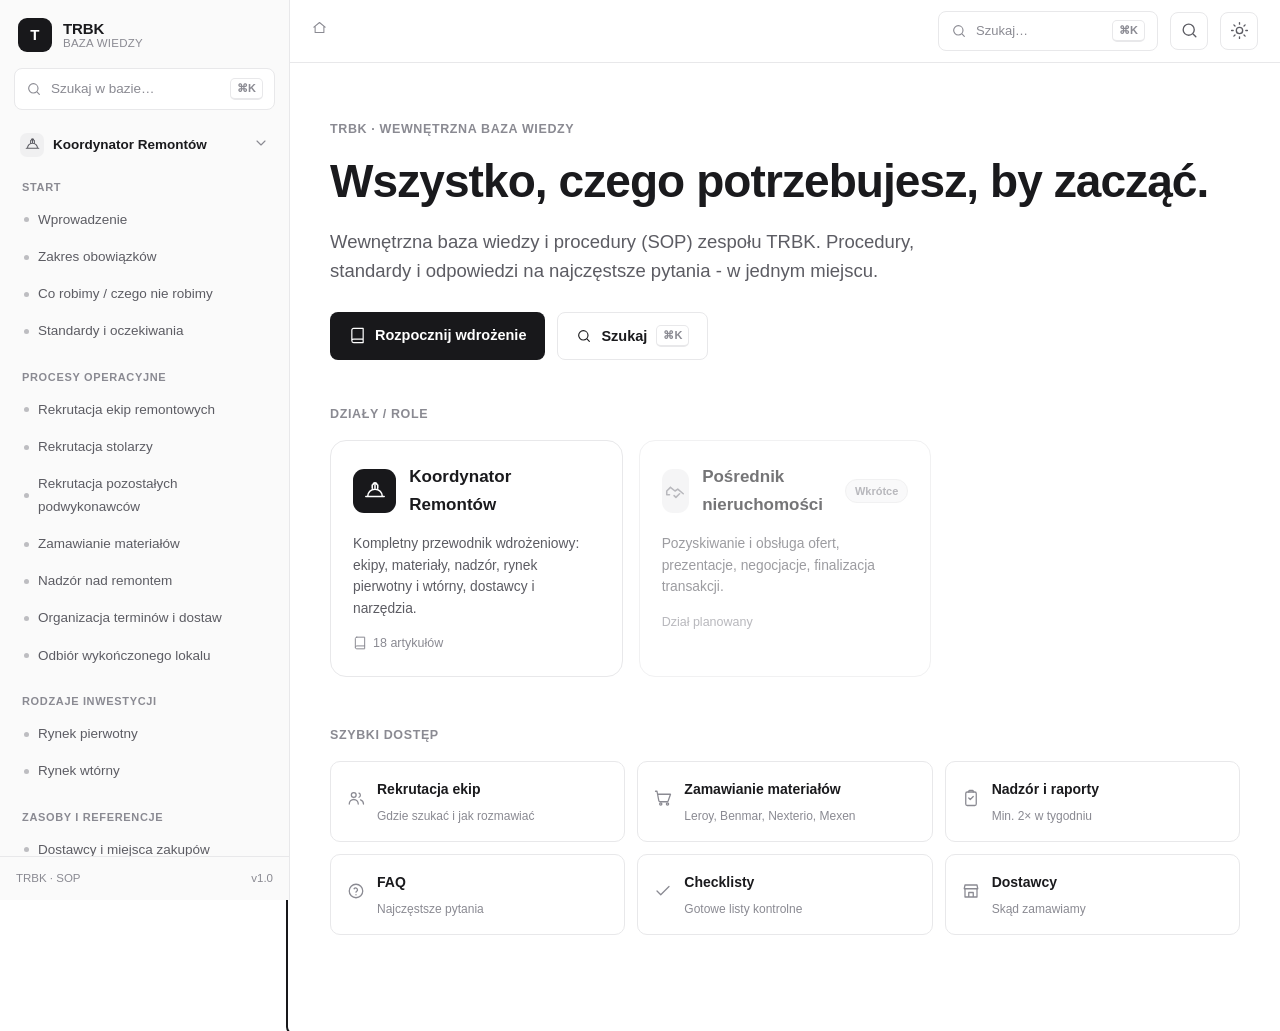
==== commit 15766812: "feat: add new articles and basic auth" ====
--- a/index.html
+++ b/index.html
@@ -3,7 +3,7 @@
 <head>
   <meta charset="utf-8" />
   <meta name="viewport" content="width=device-width, initial-scale=1, viewport-fit=cover" />
-  <title>TRBK — Baza Wiedzy</title>
+  <title>TRBK - Baza Wiedzy</title>
   <meta name="description" content="Wewnętrzna baza wiedzy i procedury (SOP) firmy TRBK. Kompletny przewodnik wdrożeniowy dla Koordynatora Remontów i kolejnych ról." />
   <meta name="color-scheme" content="light dark" />
   <meta name="theme-color" content="#ffffff" media="(prefers-color-scheme: light)" />
@@ -12,8 +12,8 @@
 
   <!-- Open Graph -->
   <meta property="og:type" content="website" />
-  <meta property="og:site_name" content="TRBK — Baza Wiedzy" />
-  <meta property="og:title" content="TRBK — Baza Wiedzy" />
+  <meta property="og:site_name" content="TRBK - Baza Wiedzy" />
+  <meta property="og:title" content="TRBK - Baza Wiedzy" />
   <meta property="og:description" content="Wewnętrzny system wiedzy i procedur (SOP) dla zespołu TRBK." />
 
   <link rel="icon" href="data:image/svg+xml,%3Csvg xmlns='http://www.w3.org/2000/svg' viewBox='0 0 32 32'%3E%3Crect width='32' height='32' rx='7' fill='%2318181b'/%3E%3Ctext x='16' y='21' font-family='Arial,Helvetica,sans-serif' font-size='13' font-weight='700' fill='%23fff' text-anchor='middle'%3ET%3C/text%3E%3C/svg%3E" />
@@ -29,7 +29,7 @@
 
   <noscript>
     <div style="max-width:720px;margin:10vh auto;padding:0 24px;font-family:system-ui,sans-serif;line-height:1.6">
-      <h1>TRBK — Baza Wiedzy</h1>
+      <h1>TRBK - Baza Wiedzy</h1>
       <p>Ta baza wiedzy wymaga włączonej obsługi JavaScript. Włącz JavaScript w przeglądarce, aby korzystać z nawigacji i wyszukiwarki.</p>
     </div>
   </noscript>
--- a/assets/css/styles.css
+++ b/assets/css/styles.css
@@ -1,5 +1,5 @@
 /* ==========================================================================
-   TRBK — Baza Wiedzy
+   TRBK - Baza Wiedzy
    Design system: monochrom / grafit, premium, minimalistyczny
    Motyw jasny + ciemny. Brak zależności sieciowych (działa offline).
    ========================================================================== */
@@ -48,7 +48,7 @@
   --code-bg: #f4f4f5;
   --kbd-bg: #ffffff;
 
-  /* Semantyczne callouty — zdesaturowane, premium */
+  /* Semantyczne callouty - zdesaturowane, premium */
   --info-bg: #f4f5f7;   --info-bd: #d8dbe0; --info-fg: #3f4654; --info-ic: #6b7280;
   --tip-bg: #f0f6f2;    --tip-bd: #cfe6d6;  --tip-fg: #2f5d40;  --tip-ic: #2f8f5b;
   --warn-bg: #fbf6ec;   --warn-bd: #f0e0c0; --warn-fg: #7a5a16; --warn-ic: #c4901f;
@@ -152,7 +152,9 @@
   background: var(--sidebar-bg);
   border-right: 1px solid var(--border);
   display: flex; flex-direction: column;
-  position: sticky; top: 0; height: 100vh;
+  /* Stały, niełamliwy układ - pozycja fixed eliminuje migotanie sticky
+     przy przewijaniu (kolumna 1 gridu rezerwuje miejsce). */
+  position: fixed; top: 0; left: 0; width: var(--sidebar-w); height: 100vh;
   z-index: 60;
 }
 .sidebar__brand {
@@ -263,9 +265,8 @@
   position: sticky; top: 0; z-index: 40;
   display: flex; align-items: center; gap: 12px;
   padding: 11px 22px;
-  background: color-mix(in srgb, var(--bg) 86%, transparent);
-  backdrop-filter: saturate(180%) blur(10px);
-  -webkit-backdrop-filter: saturate(180%) blur(10px);
+  /* Solidne tło zamiast backdrop-filter - eliminuje repaint/migotanie przy scrollu. */
+  background: var(--bg);
   border-bottom: 1px solid var(--border);
 }
 .topbar__crumbs { display: flex; align-items: center; gap: 7px; font-size: 13px; color: var(--text-3); min-width: 0; }
@@ -317,7 +318,7 @@
   font-size: 12.5px; color: var(--text-3);
 }
 .article__meta .m { display: inline-flex; align-items: center; gap: 6px; }
-.tag-row { display: flex; flex-wrap: wrap; gap: 6px; }
+.tag-row { display: flex; flex-wrap: wrap; gap: 6px; flex-basis: 100%; margin-bottom: 2px; }
 .tag {
   font-size: 11.5px; font-weight: 550; color: var(--text-2);
   background: var(--surface); border: 1px solid var(--border);
@@ -335,14 +336,27 @@
 .article :where(h2) { font-size: 22px; margin: 38px 0 14px; padding-top: 6px; scroll-margin-top: 84px; }
 .article :where(h3) { font-size: 17px; margin: 26px 0 10px; scroll-margin-top: 84px; color: var(--text); }
 .article p { margin: 0 0 15px; }
-.article a.inline { color: var(--text); text-decoration: underline; text-decoration-color: var(--border-strong); text-underline-offset: 3px; text-decoration-thickness: 1.5px; transition: text-decoration-color .15s; }
-.article a.inline:hover { text-decoration-color: var(--accent); }
+.article a.inline,
+.article p a, .article li a, .block-lead a, .kv__v a, .step__body a,
+.acc-panel a, .tab-panel a, .table-wrap a {
+  color: var(--text); font-weight: 500;
+  text-decoration: underline; text-decoration-color: var(--text-3);
+  text-underline-offset: 2px; text-decoration-thickness: 1.5px;
+  transition: text-decoration-color .15s, color .15s;
+}
+.article a.inline:hover,
+.article p a:hover, .article li a:hover, .block-lead a:hover, .kv__v a:hover, .step__body a:hover,
+.acc-panel a:hover, .tab-panel a:hover, .table-wrap a:hover {
+  color: var(--accent); text-decoration-color: var(--accent); text-decoration-thickness: 2px;
+}
 .article strong { font-weight: 650; }
 .article ul, .article ol { margin: 0 0 16px; padding-left: 22px; }
 .article li { margin: 5px 0; }
 .article li::marker { color: var(--text-3); }
-.heading-anchor { color: var(--text-3); opacity: 0; margin-left: 8px; font-weight: 400; transition: opacity .14s; text-decoration: none; }
-.article h2:hover .heading-anchor, .article h3:hover .heading-anchor { opacity: 1; }
+.heading-anchor { display: inline-flex; align-items: center; justify-content: center; vertical-align: middle; background: none; border: none; padding: 2px; margin-left: 6px; border-radius: 5px; color: var(--text-3); opacity: 0; cursor: pointer; text-decoration: none; transition: opacity .14s, color .14s, background .14s; }
+.article h2:hover .heading-anchor, .article h3:hover .heading-anchor, .heading-anchor:focus-visible { opacity: 1; }
+.heading-anchor:hover { color: var(--text); background: var(--hover); }
+@media (hover: none) { .heading-anchor { opacity: .45; } }
 
 code:not(pre code) {
   font-family: var(--font-mono); font-size: .87em;
@@ -404,7 +418,7 @@
 .note__title { font-weight: 650; font-size: 14px; margin-bottom: 3px; color: inherit; }
 .note__body { font-size: 14px; line-height: 1.58; }
 .note__body :last-child { margin-bottom: 0; }
-.note__body a { color: inherit; text-decoration: underline; text-underline-offset: 2px; }
+.note__body a { color: inherit; font-weight: 600; text-decoration: underline; text-decoration-color: currentColor; text-underline-offset: 2px; text-decoration-thickness: 1.5px; }
 .note--tip { border-color: var(--tip-bd); background: var(--tip-bg); color: var(--tip-fg); } .note--tip .note__ic { color: var(--tip-ic); }
 .note--warn { border-color: var(--warn-bd); background: var(--warn-bg); color: var(--warn-fg); } .note--warn .note__ic { color: var(--warn-ic); }
 .note--danger { border-color: var(--danger-bd); background: var(--danger-bg); color: var(--danger-fg); } .note--danger .note__ic { color: var(--danger-ic); }
@@ -457,10 +471,10 @@
   transition: border-color .15s, box-shadow .15s, transform .15s;
 }
 .card:hover { border-color: var(--border-strong); box-shadow: var(--shadow-sm); }
-.card__top { display: flex; align-items: center; gap: 10px; margin-bottom: 9px; }
-.card__ic { width: 32px; height: 32px; border-radius: 8px; background: var(--surface-2); color: var(--text-2); display: grid; place-items: center; flex-shrink: 0; }
-.card__title { font-weight: 650; font-size: 14.5px; }
-.card__tag { margin-left: auto; font-size: 10.5px; font-weight: 600; color: var(--text-3); background: var(--surface); padding: 2px 8px; border-radius: 99px; border: 1px solid var(--border); }
+.card__top { display: grid; grid-template-columns: auto 1fr; column-gap: 11px; row-gap: 4px; margin-bottom: 11px; }
+.card__ic { grid-column: 1; grid-row: 1; width: 32px; height: 32px; border-radius: 8px; background: var(--surface-2); color: var(--text-2); display: grid; place-items: center; flex-shrink: 0; }
+.card__title { grid-column: 2; grid-row: 1; align-self: center; font-weight: 650; font-size: 14.5px; line-height: 1.3; }
+.card__tag { grid-column: 2; grid-row: 2; justify-self: start; font-size: 10px; font-weight: 700; letter-spacing: .07em; text-transform: uppercase; color: var(--text-3); line-height: 1.5; }
 .card__body { font-size: 13.3px; color: var(--text-2); line-height: 1.55; }
 .card__body a { color: var(--text); text-decoration: underline; text-underline-offset: 2px; }
 
@@ -492,9 +506,9 @@
 }
 .file-item:hover { border-color: var(--border-strong); background: var(--hover); }
 .file-item__ic { width: 38px; height: 38px; border-radius: 8px; display: grid; place-items: center; background: var(--surface-2); color: var(--text-2); flex-shrink: 0; font-size: 10px; font-weight: 700; letter-spacing: .03em; }
-.file-item__meta { min-width: 0; flex: 1; }
-.file-item__name { font-weight: 600; font-size: 14px; }
-.file-item__note { font-size: 12.5px; color: var(--text-3); }
+.file-item__meta { min-width: 0; flex: 1; display: flex; flex-direction: column; gap: 2px; }
+.file-item__name { font-weight: 600; font-size: 14px; line-height: 1.35; }
+.file-item__note { display: block; font-size: 12.5px; color: var(--text-3); line-height: 1.4; }
 .file-item__dl { color: var(--text-3); flex-shrink: 0; }
 .file-item:hover .file-item__dl { color: var(--text); }
 
@@ -711,3 +725,18 @@
   content: ""; position: fixed; inset: 0; background: var(--bg);
   display: grid; place-items: center;
 }
+
+/* Toast (np. „Link skopiowany”) */
+.toast {
+  position: fixed; left: 50%; bottom: 28px;
+  transform: translateX(-50%) translateY(10px);
+  display: inline-flex; align-items: center; gap: 8px;
+  background: var(--accent); color: var(--on-accent);
+  padding: 10px 16px; border-radius: 10px;
+  font-size: 13.5px; font-weight: 600;
+  box-shadow: var(--shadow-lg); z-index: 200;
+  opacity: 0; visibility: hidden; pointer-events: none;
+  transition: opacity .2s var(--ease), transform .2s var(--ease), visibility .2s;
+}
+.toast.show { opacity: 1; visibility: visible; transform: translateX(-50%) translateY(0); }
+@media print { .toast { display: none !important; } }
--- a/assets/css/styles.css
+++ b/assets/css/styles.css
@@ -1,5 +1,5 @@
 /* ==========================================================================
-   TRBK — Baza Wiedzy
+   TRBK - Baza Wiedzy
    Design system: monochrom / grafit, premium, minimalistyczny
    Motyw jasny + ciemny. Brak zależności sieciowych (działa offline).
    ========================================================================== */
@@ -48,7 +48,7 @@
   --code-bg: #f4f4f5;
   --kbd-bg: #ffffff;
 
-  /* Semantyczne callouty — zdesaturowane, premium */
+  /* Semantyczne callouty - zdesaturowane, premium */
   --info-bg: #f4f5f7;   --info-bd: #d8dbe0; --info-fg: #3f4654; --info-ic: #6b7280;
   --tip-bg: #f0f6f2;    --tip-bd: #cfe6d6;  --tip-fg: #2f5d40;  --tip-ic: #2f8f5b;
   --warn-bg: #fbf6ec;   --warn-bd: #f0e0c0; --warn-fg: #7a5a16; --warn-ic: #c4901f;
@@ -152,7 +152,9 @@
   background: var(--sidebar-bg);
   border-right: 1px solid var(--border);
   display: flex; flex-direction: column;
-  position: sticky; top: 0; height: 100vh;
+  /* Stały, niełamliwy układ - pozycja fixed eliminuje migotanie sticky
+     przy przewijaniu (kolumna 1 gridu rezerwuje miejsce). */
+  position: fixed; top: 0; left: 0; width: var(--sidebar-w); height: 100vh;
   z-index: 60;
 }
 .sidebar__brand {
@@ -263,9 +265,8 @@
   position: sticky; top: 0; z-index: 40;
   display: flex; align-items: center; gap: 12px;
   padding: 11px 22px;
-  background: color-mix(in srgb, var(--bg) 86%, transparent);
-  backdrop-filter: saturate(180%) blur(10px);
-  -webkit-backdrop-filter: saturate(180%) blur(10px);
+  /* Solidne tło zamiast backdrop-filter - eliminuje repaint/migotanie przy scrollu. */
+  background: var(--bg);
   border-bottom: 1px solid var(--border);
 }
 .topbar__crumbs { display: flex; align-items: center; gap: 7px; font-size: 13px; color: var(--text-3); min-width: 0; }
@@ -317,7 +318,7 @@
   font-size: 12.5px; color: var(--text-3);
 }
 .article__meta .m { display: inline-flex; align-items: center; gap: 6px; }
-.tag-row { display: flex; flex-wrap: wrap; gap: 6px; }
+.tag-row { display: flex; flex-wrap: wrap; gap: 6px; flex-basis: 100%; margin-bottom: 2px; }
 .tag {
   font-size: 11.5px; font-weight: 550; color: var(--text-2);
   background: var(--surface); border: 1px solid var(--border);
@@ -335,14 +336,27 @@
 .article :where(h2) { font-size: 22px; margin: 38px 0 14px; padding-top: 6px; scroll-margin-top: 84px; }
 .article :where(h3) { font-size: 17px; margin: 26px 0 10px; scroll-margin-top: 84px; color: var(--text); }
 .article p { margin: 0 0 15px; }
-.article a.inline { color: var(--text); text-decoration: underline; text-decoration-color: var(--border-strong); text-underline-offset: 3px; text-decoration-thickness: 1.5px; transition: text-decoration-color .15s; }
-.article a.inline:hover { text-decoration-color: var(--accent); }
+.article a.inline,
+.article p a, .article li a, .block-lead a, .kv__v a, .step__body a,
+.acc-panel a, .tab-panel a, .table-wrap a {
+  color: var(--text); font-weight: 500;
+  text-decoration: underline; text-decoration-color: var(--text-3);
+  text-underline-offset: 2px; text-decoration-thickness: 1.5px;
+  transition: text-decoration-color .15s, color .15s;
+}
+.article a.inline:hover,
+.article p a:hover, .article li a:hover, .block-lead a:hover, .kv__v a:hover, .step__body a:hover,
+.acc-panel a:hover, .tab-panel a:hover, .table-wrap a:hover {
+  color: var(--accent); text-decoration-color: var(--accent); text-decoration-thickness: 2px;
+}
 .article strong { font-weight: 650; }
 .article ul, .article ol { margin: 0 0 16px; padding-left: 22px; }
 .article li { margin: 5px 0; }
 .article li::marker { color: var(--text-3); }
-.heading-anchor { color: var(--text-3); opacity: 0; margin-left: 8px; font-weight: 400; transition: opacity .14s; text-decoration: none; }
-.article h2:hover .heading-anchor, .article h3:hover .heading-anchor { opacity: 1; }
+.heading-anchor { display: inline-flex; align-items: center; justify-content: center; vertical-align: middle; background: none; border: none; padding: 2px; margin-left: 6px; border-radius: 5px; color: var(--text-3); opacity: 0; cursor: pointer; text-decoration: none; transition: opacity .14s, color .14s, background .14s; }
+.article h2:hover .heading-anchor, .article h3:hover .heading-anchor, .heading-anchor:focus-visible { opacity: 1; }
+.heading-anchor:hover { color: var(--text); background: var(--hover); }
+@media (hover: none) { .heading-anchor { opacity: .45; } }
 
 code:not(pre code) {
   font-family: var(--font-mono); font-size: .87em;
@@ -404,7 +418,7 @@
 .note__title { font-weight: 650; font-size: 14px; margin-bottom: 3px; color: inherit; }
 .note__body { font-size: 14px; line-height: 1.58; }
 .note__body :last-child { margin-bottom: 0; }
-.note__body a { color: inherit; text-decoration: underline; text-underline-offset: 2px; }
+.note__body a { color: inherit; font-weight: 600; text-decoration: underline; text-decoration-color: currentColor; text-underline-offset: 2px; text-decoration-thickness: 1.5px; }
 .note--tip { border-color: var(--tip-bd); background: var(--tip-bg); color: var(--tip-fg); } .note--tip .note__ic { color: var(--tip-ic); }
 .note--warn { border-color: var(--warn-bd); background: var(--warn-bg); color: var(--warn-fg); } .note--warn .note__ic { color: var(--warn-ic); }
 .note--danger { border-color: var(--danger-bd); background: var(--danger-bg); color: var(--danger-fg); } .note--danger .note__ic { color: var(--danger-ic); }
@@ -457,10 +471,10 @@
   transition: border-color .15s, box-shadow .15s, transform .15s;
 }
 .card:hover { border-color: var(--border-strong); box-shadow: var(--shadow-sm); }
-.card__top { display: flex; align-items: center; gap: 10px; margin-bottom: 9px; }
-.card__ic { width: 32px; height: 32px; border-radius: 8px; background: var(--surface-2); color: var(--text-2); display: grid; place-items: center; flex-shrink: 0; }
-.card__title { font-weight: 650; font-size: 14.5px; }
-.card__tag { margin-left: auto; font-size: 10.5px; font-weight: 600; color: var(--text-3); background: var(--surface); padding: 2px 8px; border-radius: 99px; border: 1px solid var(--border); }
+.card__top { display: grid; grid-template-columns: auto 1fr; column-gap: 11px; row-gap: 4px; margin-bottom: 11px; }
+.card__ic { grid-column: 1; grid-row: 1; width: 32px; height: 32px; border-radius: 8px; background: var(--surface-2); color: var(--text-2); display: grid; place-items: center; flex-shrink: 0; }
+.card__title { grid-column: 2; grid-row: 1; align-self: center; font-weight: 650; font-size: 14.5px; line-height: 1.3; }
+.card__tag { grid-column: 2; grid-row: 2; justify-self: start; font-size: 10px; font-weight: 700; letter-spacing: .07em; text-transform: uppercase; color: var(--text-3); line-height: 1.5; }
 .card__body { font-size: 13.3px; color: var(--text-2); line-height: 1.55; }
 .card__body a { color: var(--text); text-decoration: underline; text-underline-offset: 2px; }
 
@@ -492,9 +506,9 @@
 }
 .file-item:hover { border-color: var(--border-strong); background: var(--hover); }
 .file-item__ic { width: 38px; height: 38px; border-radius: 8px; display: grid; place-items: center; background: var(--surface-2); color: var(--text-2); flex-shrink: 0; font-size: 10px; font-weight: 700; letter-spacing: .03em; }
-.file-item__meta { min-width: 0; flex: 1; }
-.file-item__name { font-weight: 600; font-size: 14px; }
-.file-item__note { font-size: 12.5px; color: var(--text-3); }
+.file-item__meta { min-width: 0; flex: 1; display: flex; flex-direction: column; gap: 2px; }
+.file-item__name { font-weight: 600; font-size: 14px; line-height: 1.35; }
+.file-item__note { display: block; font-size: 12.5px; color: var(--text-3); line-height: 1.4; }
 .file-item__dl { color: var(--text-3); flex-shrink: 0; }
 .file-item:hover .file-item__dl { color: var(--text); }
 
@@ -711,3 +725,18 @@
   content: ""; position: fixed; inset: 0; background: var(--bg);
   display: grid; place-items: center;
 }
+
+/* Toast (np. „Link skopiowany”) */
+.toast {
+  position: fixed; left: 50%; bottom: 28px;
+  transform: translateX(-50%) translateY(10px);
+  display: inline-flex; align-items: center; gap: 8px;
+  background: var(--accent); color: var(--on-accent);
+  padding: 10px 16px; border-radius: 10px;
+  font-size: 13.5px; font-weight: 600;
+  box-shadow: var(--shadow-lg); z-index: 200;
+  opacity: 0; visibility: hidden; pointer-events: none;
+  transition: opacity .2s var(--ease), transform .2s var(--ease), visibility .2s;
+}
+.toast.show { opacity: 1; visibility: visible; transform: translateX(-50%) translateY(0); }
+@media print { .toast { display: none !important; } }
